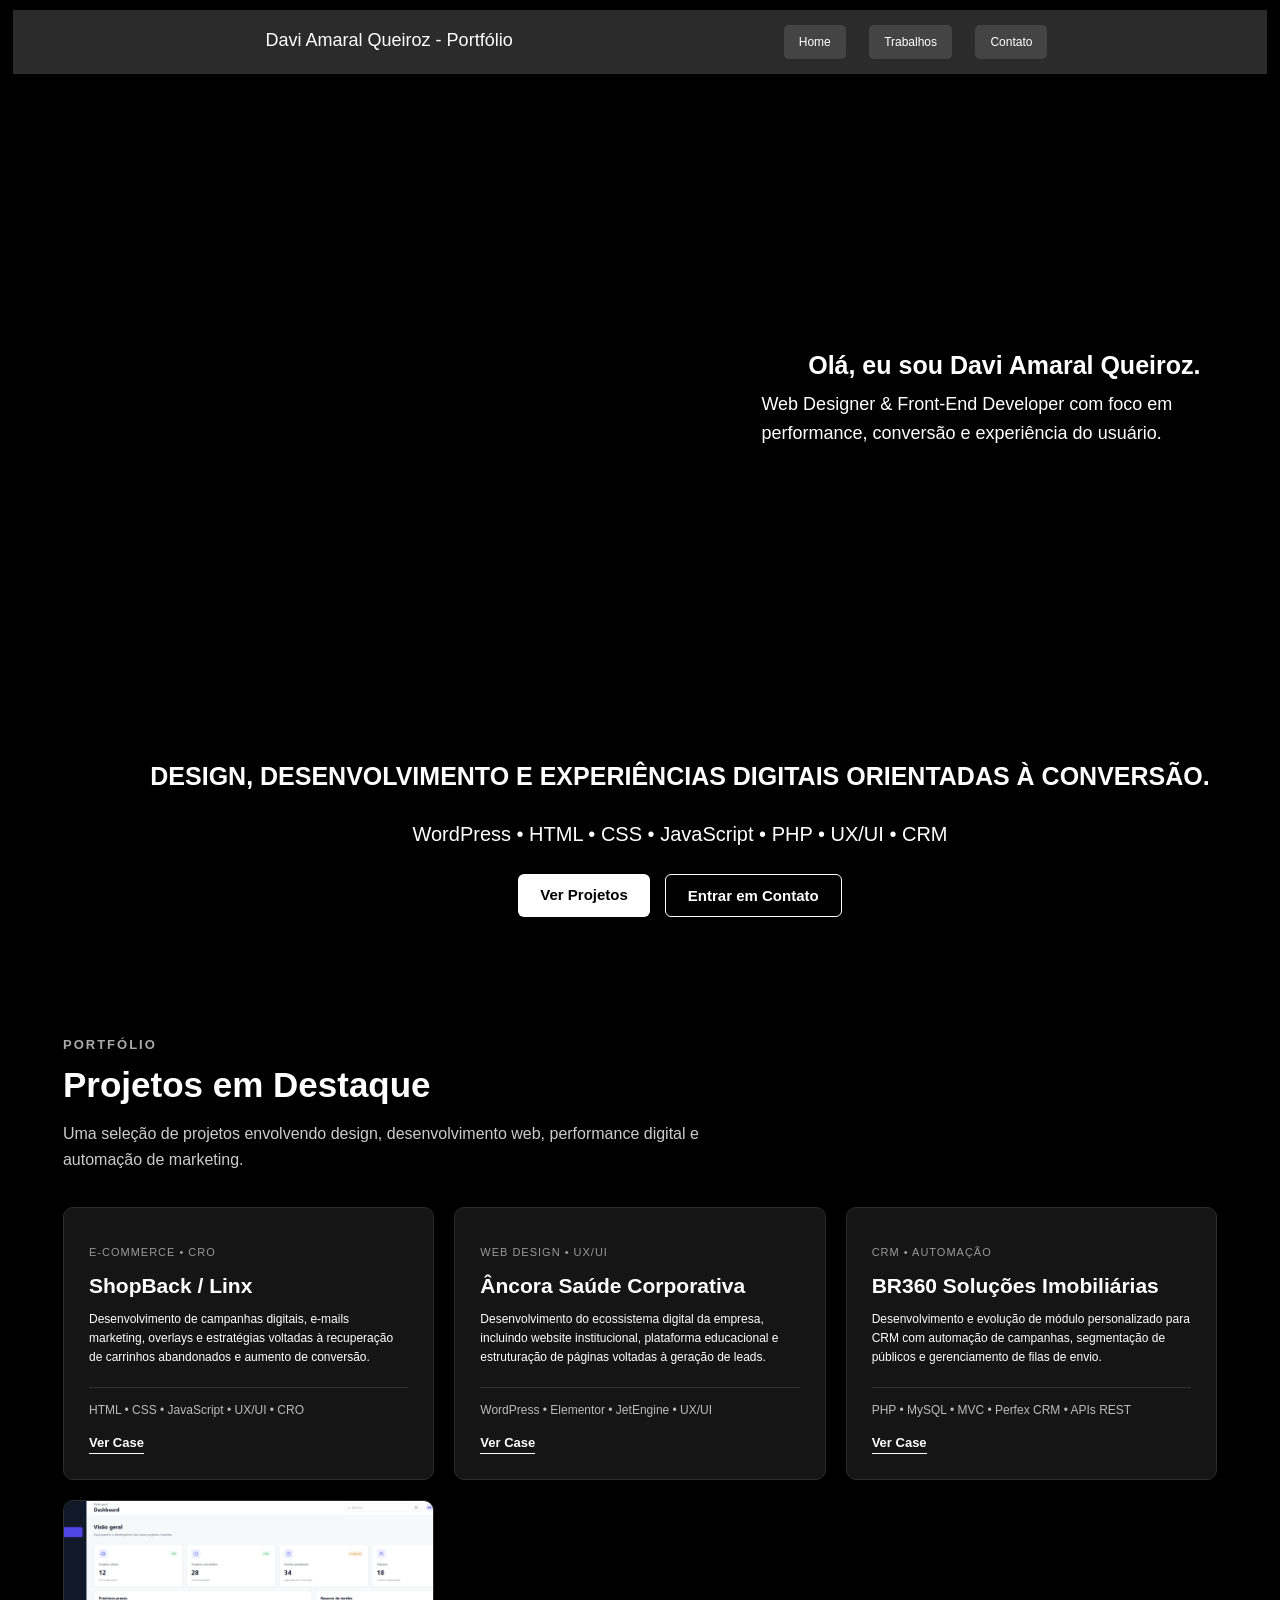
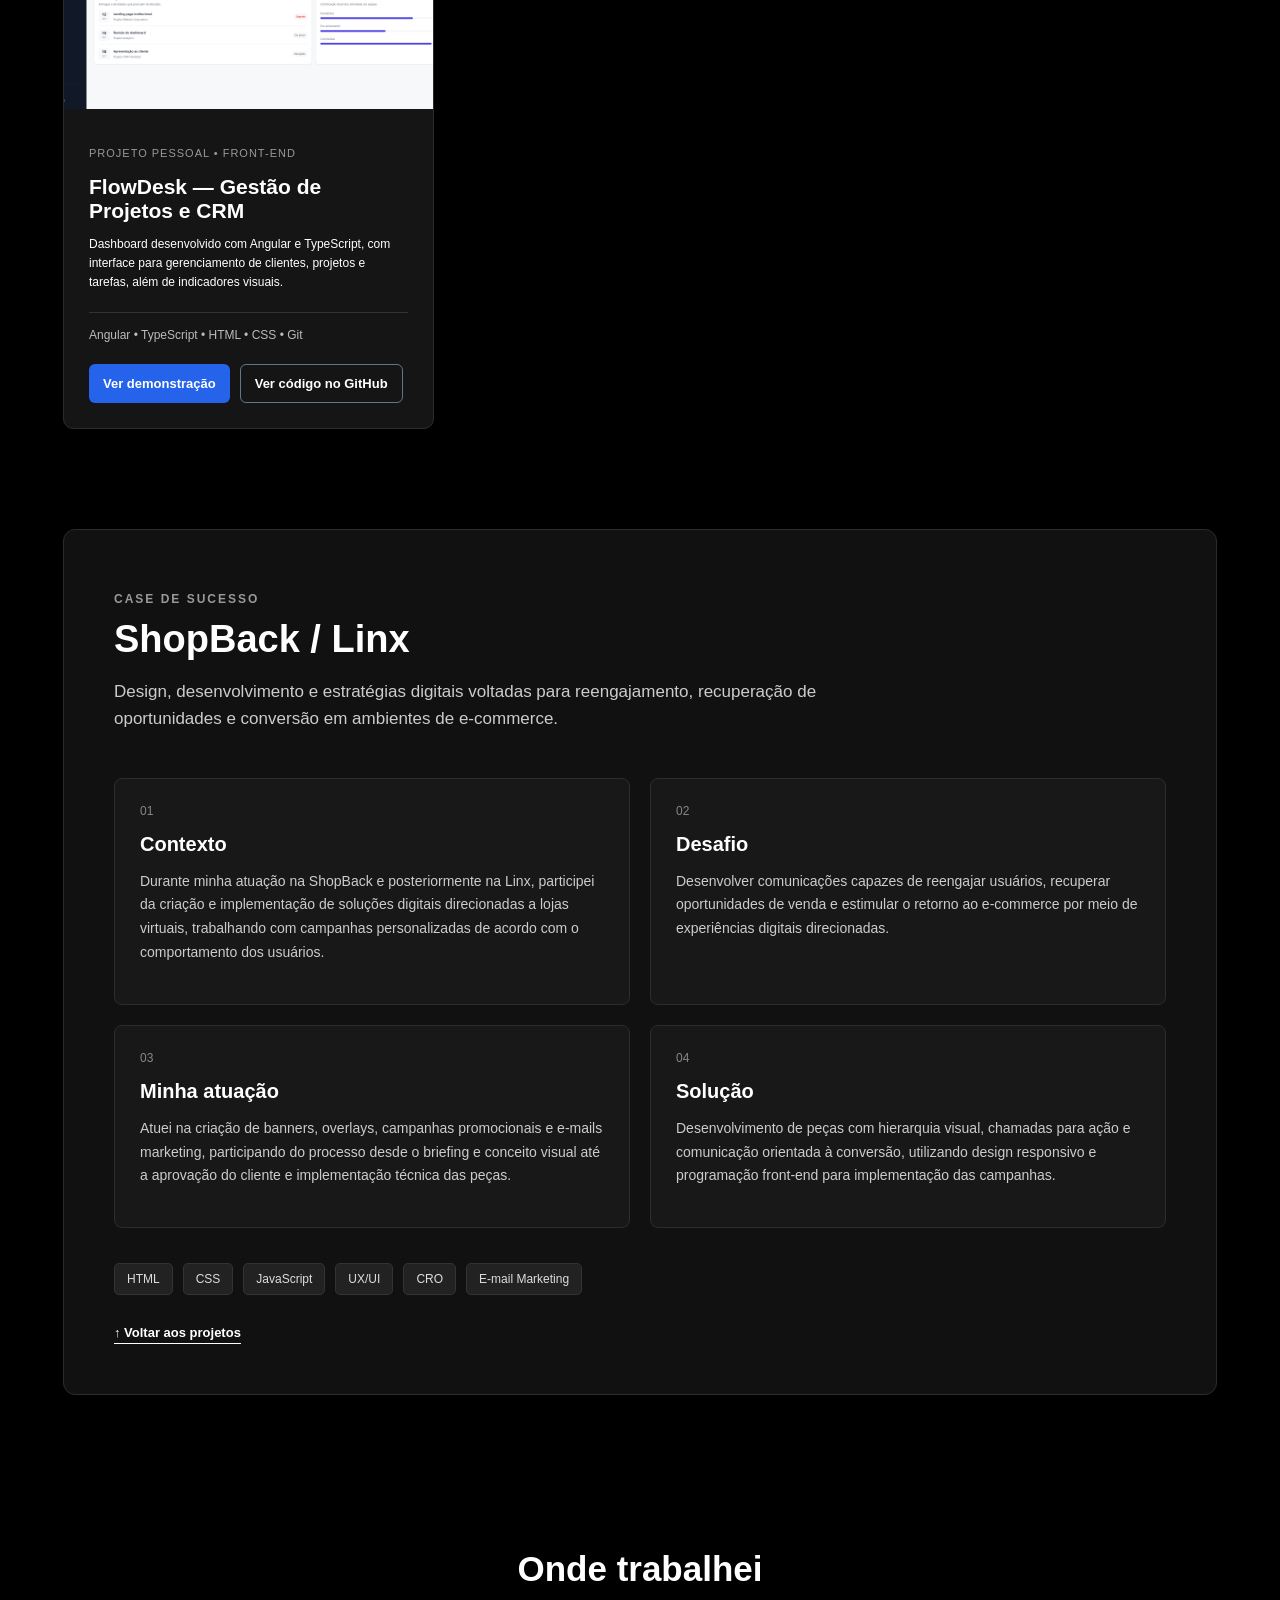
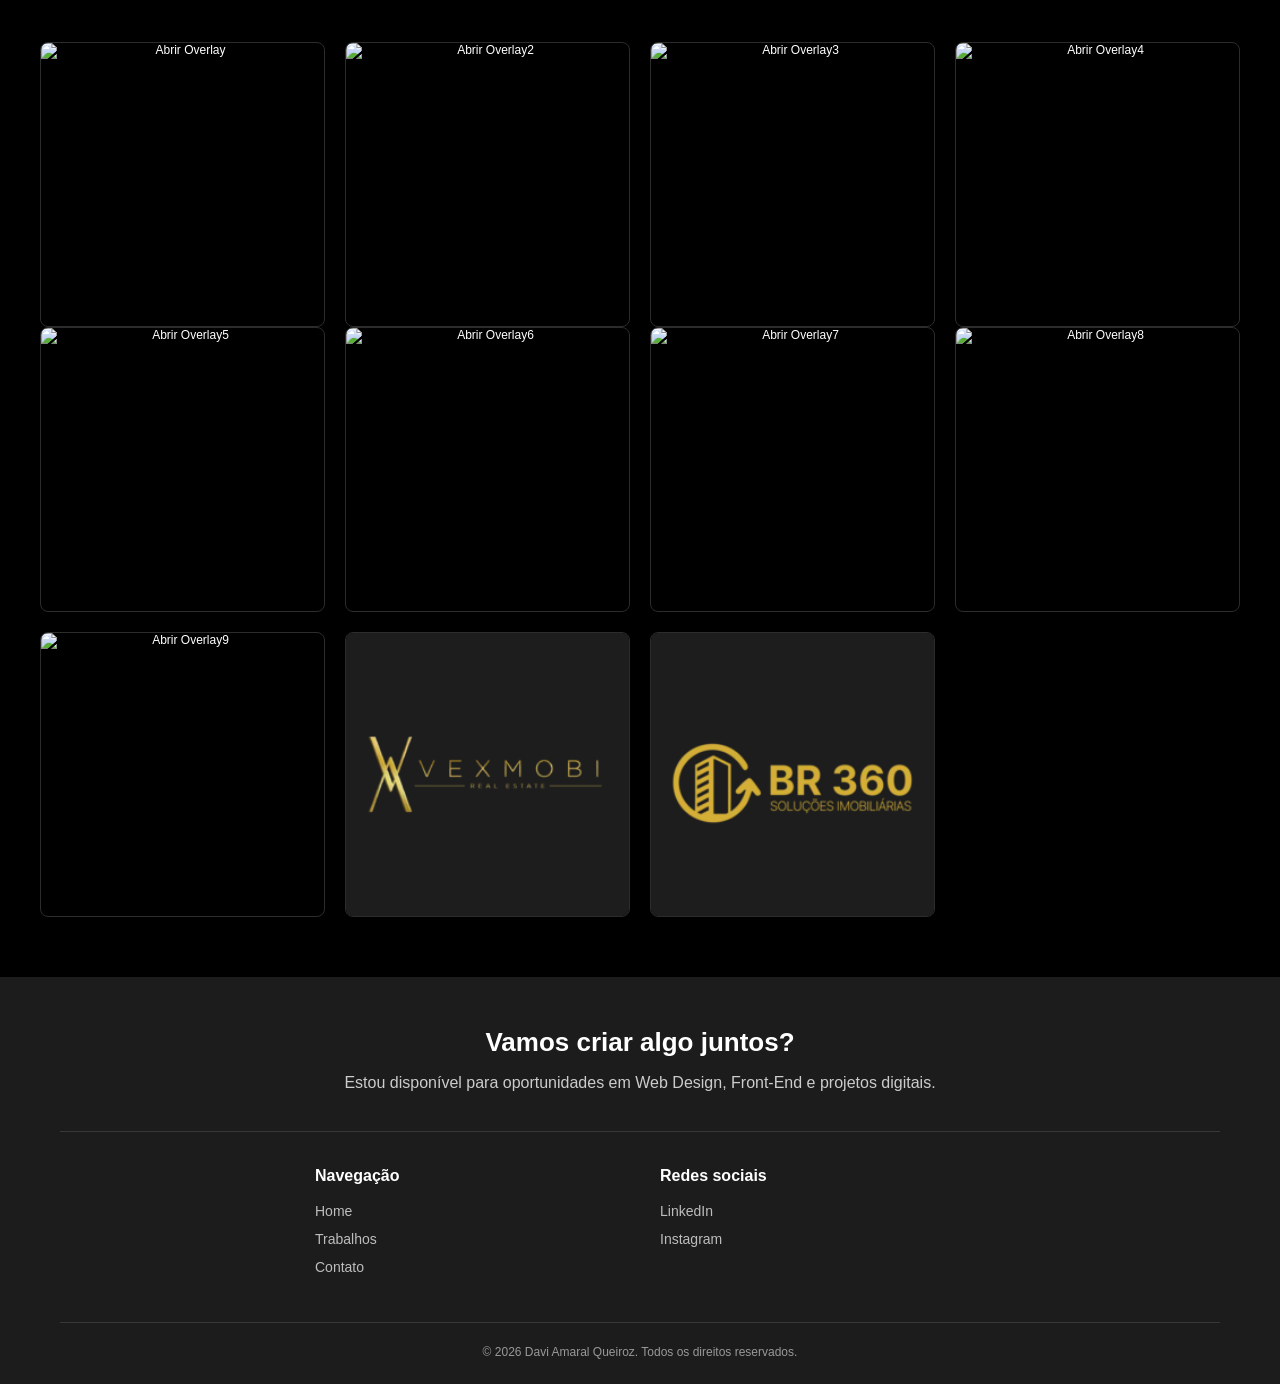
==== index.html @ 6f7444b2 "melhorias na página Fiz algumas melhorias na responsividade e implementei 1 nova empresa 'Vex-mob'" ====
<!DOCTYPE html>
<html lang="pt-BR">
<head>
    <meta charset="UTF-8">
    <meta name="viewport" content="width=device-width, initial-scale=1.0">
    <title>Davi Amaral Queiroz Portfólio</title>
    <link rel="stylesheet" href="styles.css">

</head>
<body>

    <div class="pai">
        <div class="topo">
            <div class="descrição">
                <p class="texto-topo">Davi Amaral Queiroz - Portfólio</p>
            </div>
            <div class="menu">
                <a href="index.html" class="menu-item">Home</a>
                <a href="indexTrabalhos.html" class="menu-item">Trabalhos</a>
                <a href="Contato.html" class="menu-item" style="margin: 0 !important;">Contato</a>
            </div>
        </div>
        <header>
            <div class="header">
                <div class="quem-sou-eu">
                    <div class="imagem-minha">
                        <img src="https://daviamaralqueirozz-hash.github.io/daviamaralqueiroz.github.io/davi-carton-H571px.png" alt="">

                    </div>
                    <div class="espc-minha">
                        <p class="hero-nome">
                            Olá, eu sou Davi Amaral Queiroz.
                        </p>

                        <p class="hero-descricao">
                            Web Designer & Front-End Developer com foco em
                            performance, conversão e experiência do usuário.
                        </p>
                    </div>
                </div>
                <div class="esp-baixo-minha">
                    <p class="hero-destaque">
                        DESIGN, DESENVOLVIMENTO E EXPERIÊNCIAS DIGITAIS
                        ORIENTADAS À CONVERSÃO.
                    </p>

                    <p class="hero-stack">
                        WordPress • HTML • CSS • JavaScript • PHP • UX/UI • CRM
                    </p>

                    <div class="hero-cta">
                        <a href="indexTrabalhos.html" class="hero-btn hero-btn-primary">
                            Ver Projetos
                        </a>

                        <a href="contato.html" class="hero-btn hero-btn-secondary">
                            Entrar em Contato
                        </a>
                    </div>
                </div>

<section class="projetos-destaque" id="projetos-destaque">

    <div class="projetos-header">
        <p class="projetos-label">PORTFÓLIO</p>
        <h2>Projetos em Destaque</h2>

        <p class="projetos-intro">
            Uma seleção de projetos envolvendo design, desenvolvimento web,
            performance digital e automação de marketing.
        </p>
    </div>

    <div class="projetos-grid">

        <article class="projeto-card">
            <p class="projeto-categoria">
                E-COMMERCE • CRO
            </p>

            <h3>ShopBack / Linx</h3>

            <p>
                Desenvolvimento de campanhas digitais, e-mails marketing,
                overlays e estratégias voltadas à recuperação de carrinhos
                abandonados e aumento de conversão.
            </p>

            <div class="projeto-tech">
                HTML • CSS • JavaScript • UX/UI • CRO
            </div>
            <a href="#case-shopback-linx" class="projeto-link">
                Ver Case
            </a>
        </article>


        <article class="projeto-card">
            <p class="projeto-categoria">
                WEB DESIGN • UX/UI
            </p>

            <h3>Âncora Saúde Corporativa</h3>

            <p>
                Desenvolvimento do ecossistema digital da empresa,
                incluindo website institucional, plataforma educacional
                e estruturação de páginas voltadas à geração de leads.
            </p>

            <div class="projeto-tech">
                WordPress • Elementor • JetEngine • UX/UI
            </div>
            <button
                type="button"
                class="projeto-link projeto-link-button"
                onclick="openOverlayById('overlay8')"
                aria-haspopup="dialog"
                aria-controls="overlay8"
            >
                Ver Case
</button>
        </article>


        <article class="projeto-card">
            <p class="projeto-categoria">
                CRM • AUTOMAÇÃO
            </p>

            <h3>BR360 Soluções Imobiliárias</h3>

            <p>
                Desenvolvimento e evolução de módulo personalizado
                para CRM com automação de campanhas, segmentação
                de públicos e gerenciamento de filas de envio.
            </p>

            <div class="projeto-tech">
                PHP • MySQL • MVC • Perfex CRM • APIs REST
            </div>

            <button
                type="button"
                class="projeto-link projeto-link-button"
                onclick="openOverlayById('overlay11')"
                aria-haspopup="dialog"
                aria-controls="overlay11"
            >
            Ver Case
</button>
        </article>

        <!-- Novo Card: FlowDesk -->
        
<!-- Card: FlowDesk -->
    <article class="projeto-card projeto-card-flowdesk">

        <div class="projeto-imagem">
            <img
                src="images/flowdesk-dashboard.png"
                alt="Dashboard do FlowDesk com navegação, indicadores e gestão de projetos"
                loading="lazy"
            >
        </div>

        <div class="projeto-conteudo">

            <p class="projeto-categoria">
                PROJETO PESSOAL • FRONT-END
            </p>

            <h3>FlowDesk — Gestão de Projetos e CRM</h3>

            <p>
                Dashboard desenvolvido com Angular e TypeScript,
                com interface para gerenciamento de clientes,
                projetos e tarefas, além de indicadores visuais.
            </p>

            <div class="projeto-tech">
                Angular • TypeScript • HTML • CSS • Git
            </div>

            <div class="projeto-acoes">
                <a
                    href="https://daviqueirozz2023.github.io/flowdesk"
                    target="_blank"
                    rel="noopener noreferrer"
                    class="projeto-btn projeto-btn-primary"
                >
                    Ver demonstração
                </a>

                <a
                    href="https://github.com/daviqueirozz2023/flowdesk"
                    target="_blank"
                    rel="noopener noreferrer"
                    class="projeto-btn projeto-btn-secondary"
                >
                    Ver código no GitHub
                </a>
            </div>

        </div>

    </article>



    </div>

</section>

<section class="case-estudo" id="case-shopback-linx">

    <div class="case-header">
        <p class="case-label">CASE DE SUCESSO</p>

        <h2>ShopBack / Linx</h2>

        <p class="case-subtitulo">
            Design, desenvolvimento e estratégias digitais voltadas
            para reengajamento, recuperação de oportunidades e conversão
            em ambientes de e-commerce.
        </p>
    </div>

    <div class="case-grid">

        <div class="case-bloco">
            <span class="case-numero">01</span>
            <h3>Contexto</h3>

            <p>
                Durante minha atuação na ShopBack e posteriormente na Linx,
                participei da criação e implementação de soluções digitais
                direcionadas a lojas virtuais, trabalhando com campanhas
                personalizadas de acordo com o comportamento dos usuários.
            </p>
        </div>

        <div class="case-bloco">
            <span class="case-numero">02</span>
            <h3>Desafio</h3>

            <p>
                Desenvolver comunicações capazes de reengajar usuários,
                recuperar oportunidades de venda e estimular o retorno
                ao e-commerce por meio de experiências digitais direcionadas.
            </p>
        </div>

        <div class="case-bloco">
            <span class="case-numero">03</span>
            <h3>Minha atuação</h3>

            <p>
                Atuei na criação de banners, overlays, campanhas promocionais
                e e-mails marketing, participando do processo desde o briefing
                e conceito visual até a aprovação do cliente e implementação
                técnica das peças.
            </p>
        </div>

        <div class="case-bloco">
            <span class="case-numero">04</span>
            <h3>Solução</h3>

            <p>
                Desenvolvimento de peças com hierarquia visual, chamadas para
                ação e comunicação orientada à conversão, utilizando design
                responsivo e programação front-end para implementação
                das campanhas.
            </p>
        </div>

    </div>

    <div class="case-tecnologias">
        <span>HTML</span>
        <span>CSS</span>
        <span>JavaScript</span>
        <span>UX/UI</span>
        <span>CRO</span>
        <span>E-mail Marketing</span>
    </div>

    <div class="case-voltar">
        <a href="#projetos-destaque" class="case-voltar-link">
            ↑ Voltar aos projetos
        </a>
    </div>

</section>

                <div class="ja-trabalhei">
                    <h1>Onde trabalhei</h1>
                </div>
                
                <div class="imgs-deonde-trabalhei">
                    
                    <button class="img-button" onclick="openOverlayById('overlay')">
                        <img src="https://daviamaralqueirozz-hash.github.io/daviamaralqueiroz.github.io/01.png" alt="Abrir Overlay">
                    </button>

                    
                    <button class="img-button" onclick="openOverlayById('overlay2')">
                        <img src="https://daviamaralqueirozz-hash.github.io/daviamaralqueiroz.github.io/02.png" alt="Abrir Overlay2">
                    </button>

                    <button class="img-button" onclick="openOverlayById('overlay3')">
                        <img src="https://daviamaralqueirozz-hash.github.io/daviamaralqueiroz.github.io/03.png" alt="Abrir Overlay3">
                    </button>
                    
                    <button class="img-button" onclick="openOverlayById('overlay4')">
                        <img src="https://daviamaralqueirozz-hash.github.io/daviamaralqueiroz.github.io/04.png" alt="Abrir Overlay4">
                    </button>

                    
                    
                    

                </div>

                <div class="imgs-deonde-trabalhei2">

                    <button class="img-button" onclick="openOverlayById('overlay5')">
                        <img src="https://daviamaralqueirozz-hash.github.io/daviamaralqueiroz.github.io/05.png" alt="Abrir Overlay5">
                    </button>

                    <button class="img-button" onclick="openOverlayById('overlay6')">
                        <img src="https://daviamaralqueirozz-hash.github.io/daviamaralqueiroz.github.io/06.png" alt="Abrir Overlay6">
                    </button>

                    <button class="img-button" onclick="openOverlayById('overlay7')">
                        <img src="https://daviamaralqueirozz-hash.github.io/daviamaralqueiroz.github.io/07.png" alt="Abrir Overlay7">
                    </button>
                    
                    <button class="img-button" onclick="openOverlayById('overlay8')">
                        <img src="https://daviamaralqueirozz-hash.github.io/daviamaralqueiroz.github.io/08.png" alt="Abrir Overlay8">
                    </button>

                    <button class="img-button" onclick="openOverlayById('overlay9')">
                        <img src="https://daviamaralqueirozz-hash.github.io/daviamaralqueiroz.github.io/09.png" alt="Abrir Overlay9">
                    </button>

                    <button class="img-button" onclick="openOverlayById('overlay10')">
                        
                        <img src="https://daviqueirozz2023.github.io/portfolio/10.png" alt="Abrir Overlay10">
                        
                    </button>

                    <button class="img-button" onclick="openOverlayById('overlay11')">
                        
                        <img src="https://daviqueirozz2023.github.io/portfolio/11.png" alt="Abrir Overlay11">
                        
                    </button>
                    
                    
                    
                    

                </div>
                <!--
                <div class="carousel">
                    <button class="prev" onclick="showPrevImage()">&#10094;</button>
                    <div class="carousel-images">
                        <img src="imagem1.jpg" class="carousel-image" alt="Imagem 1">
                        <img src="imagem2.jpg" class="carousel-image" alt="Imagem 2">
                        <img src="imagem3.jpg" class="carousel-image" alt="Imagem 3">
                        
                        <div class="carousel-image video-container">
                            <video controls>
                                <source src="teste banner animado01.mp4" type="video/mp4">
                                
                                Seu navegador não suporta a tag de vídeo.
                            </video>
                            
                        </div>
                        
                    </div>
                    <button class="next" onclick="showNextImage()">&#10095;</button>
                </div>
            </div>
            -->
        </header>
        <!--
        <div class="body">
            <div class="texto-trabalho">
                <p class="meus-trabalhos">trabalhos</p>
            </div>

            <div class="banner-email-mkt01">
                <img src="ACER_Banner_principal_MOBILE.jpg" width="300px" alt="">
                <p class="texto-email-mkt01">
                    banner e-mail marketing <br>
                    desenvolvido para volta as aulas.
                </p>

            </div>
            

        </div>
        -->

        
        <footer class="footer">

            <div class="footer-container">

                <div class="footer-apresentacao">
                    <h2>Vamos criar algo juntos?</h2>
                    <p>
                        Estou disponível para oportunidades em
                        Web Design, Front-End e projetos digitais.
                    </p>
                </div>

                <div class="footer-links">

                    <nav class="footer-coluna" aria-label="Navegação do rodapé">
                        <h3>Navegação</h3>

                        <ul>
                            <li><a href="index.html">Home</a></li>
                            <li><a href="indexTrabalhos.html">Trabalhos</a></li>
                            <li><a href="contato.html">Contato</a></li>
                        </ul>
                    </nav>

                    <div class="footer-coluna">
                        <h3>Redes sociais</h3>

                        <ul>
                            <li>
                                <a href="https://www.linkedin.com/in/davi-amaral-queiroz-03798449/"
                                target="_blank"
                                rel="noopener noreferrer">
                                    LinkedIn
                                </a>
                            </li>

                            <li>
                                <a href="https://www.instagram.com/davi_amaral_queiroz/"
                                target="_blank"
                                rel="noopener noreferrer">
                                    Instagram
                                </a>
                            </li>
                        </ul>
                    </div>

                </div>

                <div class="footer-bottom">
                    <p>© 2026 Davi Amaral Queiroz. Todos os direitos reservados.</p>
                </div>

            </div>

        </footer>


    </div>
    <script src="script.js"></script>
    <!-- Overlay 01 -->
  <div id="overlay" class="overlay" role="dialog" aria-modal="true" aria-labelledby="overlay-title" aria-hidden="true" onclick="closeOverlayById('overlay')">
    <div class="overlay-box" onclick="event.stopPropagation()">
        <button
            type="button"
            class="close-btn"
            aria-label="Fechar"
            aria-haspopup="dialog"
            aria-controls="overlay"
            title="Fechar"
            onclick="closeOverlayById('overlay')" >
            &times;
        </button>
        <p id="overlay-title" class="ov-titulo">Web Designer — Natiluca & BelmaCut</p>
        <p> Iniciei a minha carreira como estagiário em 2011, onde desenvolvi as bases técnicas e criativas na área de web design.<br> 
            Após o período de estágio, fui efetivado como Web Designer na empresa Natiluca – BelmaCut.
        </p>
        <p>
            Durante esse período, fui responsável pelo desenvolvimento e manutenção de websites institucionais, incluindo:
        </p>
        <p>
            <b>Natiluca</b> — desenvolvido em WordPress <br>
            <b>BelmaCut</b> — desenvolvido em HTML, CSS, JavaScript e PHP <br>
            Realizava atualizações frequentes, garantindo desempenho, organização e melhorias contínuas nas plataformas.
        </p>
        <p>
            Além disso, atuei diretamente na gestão da loja virtual da Natiluca, sendo responsável por:
        </p>

        <li>
            Criação de banners promocionais
        </li>
        
        <li>
            Produção e tratamento de fotografias de produtos
        </li>

        <li>
            Desenvolvimento de campanhas digitais
        </li>

        <li>
            Criação e envio de e-mail marketing 
        </li>
        <p>
            Essa experiência permitiu-me consolidar competências técnicas e estratégicas na área digital, unindo design, programação e marketing online.
        </p>
    </div>
  </div>
    
    <!-- Overlay 02 -->
    <div id="overlay2" class="overlay" role="dialog" aria-modal="true" aria-labelledby="overlay2-title" aria-hidden="true" onclick="closeOverlayById('overlay2')">
        <div class="overlay-box" onclick="event.stopPropagation()">
            <button type="button" class="close-btn" aria-label="Fechar" aria-haspopup="dialog"
            aria-controls="overlay2" title="Fechar" onclick="closeOverlayById('overlay2')" >
                &times;
            </button>
            <p id="overlay2-title" class="ov-titulo">Web Designer — Natiluca & BelmaCut</p>
        <p> Iniciei a minha carreira como estagiário em 2011, onde desenvolvi as bases técnicas e criativas na área de web design.<br> 
            Após o período de estágio, fui efetivado como Web Designer na empresa Natiluca – BelmaCut.
        </p>
        <p>
            Durante esse período, fui responsável pelo desenvolvimento e manutenção de websites institucionais, incluindo:
        </p>
        <p>
            <b>Natiluca</b> — desenvolvido em WordPress <br>
            <b>BelmaCut</b> — desenvolvido em HTML, CSS, JavaScript e PHP <br>
            Realizava atualizações frequentes, garantindo desempenho, organização e melhorias contínuas nas plataformas.
        </p>
        <p>
            Além disso, atuei diretamente na gestão da loja virtual da Natiluca, sendo responsável por:
        </p>

        <li>
            Criação de banners promocionais
        </li>
        
        <li>
            Produção e tratamento de fotografias de produtos
        </li>

        <li>
            Desenvolvimento de campanhas digitais
        </li>

        <li>
            Criação e envio de e-mail marketing 
        </li>
        <p>
            Essa experiência permitiu-me consolidar competências técnicas e estratégicas na área digital, unindo design, programação e marketing online.
        </p>
        </div>
    </div>

    <!-- Overlay 03 -->
    <div id="overlay3" class="overlay" role="dialog" aria-modal="true" aria-labelledby="overlay3-title" aria-hidden="true" onclick="closeOverlayById('overlay3')">
        <div class="overlay-box" onclick="event.stopPropagation()">
            <button
                type="button"
                class="close-btn"
                aria-label="Fechar"
                aria-haspopup="dialog"
                aria-controls="overlay3"
                title="Fechar"
                onclick="closeOverlayById('overlay3')"
            >
                &times;
            </button>
            <p id="overlay3-title" class="ov-titulo">Web Designer / Design Digital — ShopBack</p>
            <p>
                Em 2013, integrei a equipe da ShopBack, uma startup focada em oferecer soluções digitais para lojas virtuais e sites institucionais, com o objetivo de aumentar o engajamento, tráfego e conversões.
            </p>
            <p>
                Durante esse período, participei ativamente no processo de crescimento da empresa, que se destacou no mercado digital e foi reconhecida numa matéria da revista 
                <a href="https://revistapegn.globo.com/Banco-de-ideias/Mundo-digital/noticia/2017/01/empreendedores-de-sao-paulo-faturam-r-16-milhoes-com-big-data.html" target="_blank" >PEGN</a> 
                pelo seu crescimento e faturação no setor de Big Data.
            </p>
            <p>
                As minhas principais responsabilidades incluíam:
            </p>
            <li>
                Criação de banners promocionais
            </li>
            <li>
                Desenvolvimento de peças digitais personalizadas conforme briefing do cliente
            </li>
            <li>
                Criação de e-mails marketing
            </li>
            <li>
                Desenvolvimento de overlays e campanhas promocionais
            </li>
            <li>
                Criação de estratégias visuais direcionadas ao público-alvo
            </li>
            <li>
                Apoio na otimização da experiência do utilizador em lojas virtuais
            </li>
            <p>
                O foco do meu trabalho era desenvolver soluções visuais estratégicas que contribuíssem diretamente para o aumento de acessos e melhoria da performance comercial dos clientes.
            </p>
            <p>
                Essa experiência reforçou as minhas competências em marketing digital, design orientado para conversão e trabalho em ambiente dinâmico de startup.
            </p>
        </div>
    </div>

    <!-- Overlay 04 -->
    <div id="overlay4" class="overlay" role="dialog" aria-modal="true" aria-labelledby="overlay4-title" aria-hidden="true" onclick="closeOverlayById('overlay4')">
        <div class="overlay-box" onclick="event.stopPropagation()">
            <button
                type="button"
                class="close-btn"
                aria-label="Fechar"
                aria-haspopup="dialog"
                aria-controls="overlay4"
                title="Fechar"
                onclick="closeOverlayById('overlay4')"
            >
                &times;
            </button>
            <p id="overlay4-title" class="ov-titulo">Designer Digital / Front-End Developer — Linx</p>
            <p>
                Em 2019, após a aquisição da equipa pela Linx — empresa especializada em tecnologia para o varejo — dei continuidade às atividades estratégicas iniciadas anteriormente, 
                agora num ambiente corporativo de maior escala e estrutura.
            </p>
            <p>
                Atuei na criação, desenvolvimento e implementação de soluções digitais voltadas para e-commerce e sites institucionais, com foco em performance, conversão e experiência do usuário.
            </p>
            <p>
                <b>Principais responsabilidades:</b>
            </p>
            <li>
                Criação de layouts e peças digitais do zero, com base no briefing do cliente
            </li>
            <li>
                Desenvolvimento de banners promocionais e campanhas sazonais
            </li>
            <li>
                Planejamento e criação de e-mails marketing (design e estrutura)
            </li>
            <li>
                Desenvolvimento de overlays e ativações digitais
            </li>
            <li>
                Criação de peças segmentadas com foco em comportamento do utilizador
            </li>
            <li>
                Programação front-end das peças aprovadas
            </li>

            <p>
                Diferentemente do fluxo anterior, nesta fase eu era responsável por todo o processo criativo e técnico:
            </p>

            <li>
                Interpretação do briefing
            </li>
            <li>
                Desenvolvimento do conceito visual
            </li>
            <li>
                Criação da arte final
            </li>
            <li>
                Validação com o cliente
            </li>
            <li>
                Programação e implementação da peça
            </li>

            <p>
                <b>Tecnologias e práticas utilizadas:</b>
            </p>

            <li>
                HTML5
            </li>
            <li>
                CSS3
            </li>
            <li>
                JavaScript
            </li>
            <li>
                Estruturação responsiva
            </li>
            <li>
                Boas práticas de UI/UX
            </li>
            <li>
                Otimização para conversão (CRO)
            </li>
            <li>
                Integração com plataformas de e-commerce
            </li>
            <p>
                Durante esse período (2019–2022), consolidei competências técnicas e estratégicas, atuando de forma mais autónoma no desenvolvimento de soluções digitais orientadas a resultados e escalabilidade.
            </p>
            
        </div>
    </div>

    <!-- Overlay 05 -->
    <div id="overlay5" class="overlay" role="dialog" aria-modal="true" aria-labelledby="overlay5-title" aria-hidden="true" onclick="closeOverlayById('overlay5')">
        <div class="overlay-box" onclick="event.stopPropagation()">
            <button
                type="button"
                class="close-btn"
                aria-label="Fechar"
                aria-haspopup="dialog"
                aria-controls="overlay5"
                title="Fechar"
                onclick="closeOverlayById('overlay5')"
            >
                &times;
            </button>
            <p id="overlay5-title" class="ov-titulo">Design Digital / Front-End Developer — Stone</p>
            <p>
                Entre 2022 e 2023, atuei na Stone, empresa de tecnologia financeira focada em soluções para o varejo e meios de pagamento, 
                exercendo funções estratégicas na área de comunicação digital e performance para ambientes online.
            </p>
            <p>
                Fui responsável pelo desenvolvimento completo de peças digitais voltadas para e-commerce e campanhas promocionais, atuando de forma autónoma desde a conceção visual até à implementação técnica.
            </p>
            <p>
                <b>Principais responsabilidades:</b>
            </p>
            <li>
                Interpretação de briefing e definição de abordagem visual
            </li>
            <li>
                Criação de layouts e peças digitais personalizadas
            </li>
            <li>
                Desenvolvimento de banners promocionais e campanhas sazonais
            </li>
            <li>
                Criação e estruturação de e-mails marketing
            </li>
            <li>
                Desenvolvimento de overlays e ativações estratégicas
            </li>
            <li>
                Programação front-end das peças aprovadas
            </li>
            <li>
                Implementação e adaptação para diferentes dispositivos (design responsivo)
            </li>
            <p>
                <b>
                    Fluxo de trabalho:
                </b>
            </p>
            
            <li>
                Análise estratégica do pedido do cliente    
            </li>
            <li>
                Criação do conceito visual alinhado à identidade da marca
            </li>
            <li>
                Desenvolvimento da arte final
            </li>
            <li>
                Validação e aprovação junto ao cliente
            </li>
            <li>
                Programação em HTML5, CSS3 e JavaScript
            </li>
            <li>
                Publicação e acompanhamento de performance
            </li>
            
            <p><b>Competências aplicadas:</b></p>
            <li>
                UI/UX Design
            </li>
            <li>
                HTML5, CSS3, JavaScript, jQuery e React
            </li>
            <li>
                Estruturação responsiva
            </li>
            <li>
                Boas práticas de performance web
            </li>
            <li>
                Otimização para conversão (CRO)
            </li>
            <li>
                Marketing digital orientado a resultados
            </li>
            <p>
                Essa experiência reforçou a minha capacidade de atuar de forma estratégica em ambientes de alta performance, unindo criatividade, desenvolvimento front-end e foco em métricas.
            </p>
            
        </div>
    </div>

    <!-- Overlay 06 -->
    <div id="overlay6" class="overlay" role="dialog" aria-modal="true" aria-labelledby="overlay6-title" aria-hidden="true" onclick="closeOverlayById('overlay6')">
        <div class="overlay-box" onclick="event.stopPropagation()">
            <button
                type="button"
                class="close-btn"
                aria-label="Fechar"
                aria-haspopup="dialog"
                aria-controls="overlay6"
                title="Fechar"
                onclick="closeOverlayById('overlay6')"
            >
                &times;
            </button>
            <p id="overlay6-title" class="ov-titulo">Web Designer / Marketing Analyst — Grupo Rhonna</p>
            <p>
                Em 2023, iniciei a minha atuação no Grupo Rhonna, expandindo as minhas competências em desenvolvimento web e marketing digital integrado.
            </p>
            <p>
                Fui responsável pelo desenvolvimento e gestão de quatro websites institucionais em WordPress, atuando tanto na estruturação técnica quanto na organização e publicação de conteúdos.
            </p>
            <p><b>Principais responsabilidades técnicas:</b></p>
            <li>
                Desenvolvimento e manutenção de websites em WordPress
            </li>
            <li>
                Estruturação de páginas, otimização de conteúdos e organização de layout
            </li>
            <li>
                Gestão e atualização contínua das plataformas
            </li>
            <li>
                Criação de conteúdos estratégicos para redes sociais
            </li>
            <li>
                Planeamento e publicação de campanhas no Meta (Facebook e Instagram)
            </li>
            <li>
                Criação e disparo de campanhas de e-mail marketing via CRM
            </li>
            <li>
                Segmentação e utilização da base de dados da empresa para ações direcionadas
            </li>
            <li>
                Criação de materiais gráficos para impressão (flyers, folhetos, folders e cartões institucionais para eventos corporativos)
            </li>

            <p>
                <b>Competências aplicadas:</b>
            </p>

            <li>
                WordPress (estruturação e gestão de conteúdo)
            </li>
            <li>
                Marketing Digital
            </li>
            <li>
                Gestão de CRM e e-mail marketing
            </li>
            <li>
                Social Media Strategy
            </li>
            <li>
                Design gráfico para meios digitais e impressos
            </li>
            <li>
                Comunicação visual integrada (online e offline)
            </li>
            <p>
                Essa experiência consolidou o meu perfil multidisciplinar, integrando desenvolvimento web, marketing digital, gestão de base de dados e design gráfico institucional.
            </p>
        </div>
    </div>

    <!-- Overlay 07 -->
    <div id="overlay7" class="overlay" role="dialog" aria-modal="true" aria-labelledby="overlay7-title" aria-hidden="true" onclick="closeOverlayById('overlay7')">
        <div class="overlay-box" onclick="event.stopPropagation()">
            <button
                type="button"
                class="close-btn"
                aria-label="Fechar" aria-haspopup="dialog"
                aria-controls="overlay7"
                title="Fechar"
                onclick="closeOverlayById('overlay7')"
            >
                &times;
            </button>
            <p id="overlay7-title" class="ov-titulo">Designer Gráfico / Web Designer / Marketing Digital — Innove Propaganda</p>
            <div class="ov-limite">
                <p>
                    Em 2025, atuei na Innove Propaganda, agência especializada em marketing digital, campanhas promocionais e produção gráfica em larga escala. <br>
                    Durante esse período (até setembro de 2025), desempenhei funções estratégicas integrando design, desenvolvimento web e comunicação digital.
                </p>

                <p>
                    <b>🔹 Desenvolvimento Web</b>
                </p>
                <li>
                    Manutenção e otimização do website institucional em WordPress
                </li>
                <li>
                    Ajustes estruturais e adaptação completa para versão responsiva (mobile-first)
                </li>
                <li>
                    Reorganização de layout e melhoria de UX/UI
                </li>
                <li>
                    Desenvolvimento de um novo website institucional, incluindo arquitetura da informação, estruturação de páginas e implementação
                </li>

                <p>
                    <b>
                        🔹 Marketing Digital & Performance
                    </b>
                </p>

                <li>
                    Criação de campanhas promocionais digitais
                </li>
                <li>
                    Desenvolvimento de peças para redes sociais
                </li>
                <li>
                    Criação de banners estáticos e animados
                </li>
                <li>
                    Produção de e-mails marketing
                </li>
                <li>
                    Desenvolvimento de criativos para campanhas pagas (Meta Ads e Google Ads)
                </li>
                <li>
                    Planeamento visual para ações promocionais e campanhas sazonais
                </li>
                
                <p>
                    <b>
                        🔹 Design Gráfico & Produção Impressa
                    </b>
                </p>
                <p>
                    Atuação direta na criação de materiais promocionais impressos em larga escala:
                </p>

                <li>
                    Tabloides promocionais
                </li>
                <li>
                    Jornais de ofertas
                </li>
                <li>
                    Flyers e folhetos
                </li>
                <li>
                    Folders institucionais
                </li>
                <li>
                    Encartes promocionais
                </li>
                <p>
                    <b>
                        🔹 Ferramentas e Tecnologias Utilizadas
                    </b>
                </p>

                <li>
                    CorelDRAW (fechamento de arquivos para impressão, vetorização e diagramação promocional)
                </li>
                <li>
                    Adobe InDesign (diagramação editorial e organização de grandes volumes promocionais)
                </li>
                <li>
                    Adobe Photoshop (tratamento e manipulação avançada de imagens)
                </li>
                <li>
                    WordPress (estruturação, customização e otimização responsiva)
                </li>
                <li>
                    HTML e CSS para ajustes específicos
                </li>

                <p>
                    <b>
                        🔹 Aplicação de Inteligência Artificial
                    </b>
                </p>

                <li>
                    Criação de imagens publicitárias com IA
                </li>
                <li>
                    Desenvolvimento de selos promocionais e elementos gráficos gerados por IA
                </li>
                <li>
                    Produção de vídeos institucionais e promocionais com apoio de ferramentas de IA
                </li>
                <li>
                    Otimização criativa e conceptual através de ferramentas generativas
                </li>
                <p>
                    <b>
                        🔹 Competências Técnicas Aplicadas
                    </b>
                </p>

                <li>
                    UI/UX Design
                </li>
                <li>
                    Design Editorial e Publicitário
                </li>
                <li>
                    Pré-impressão e fechamento de arquivo
                </li>
                <li>
                    Performance Digital
                </li>
                <li>
                    Marketing de Conteúdo
                </li>
                <li>
                    Comunicação visual integrada (online e offline)
                </li>
                <li>
                    Desenvolvimento web responsivo
                </li>
                
                <p>
                    Essa experiência reforçou o meu perfil como profissional multidisciplinar, capaz de atuar desde o conceito criativo até à execução técnica, tanto no ambiente digital quanto na produção gráfica em larga escala.
                </p>
            </div>
        </div>
    </div>

    <!-- Overlay 08 -->
    <div id="overlay8" class="overlay" role="dialog" aria-modal="true" aria-labelledby="overlay8-title" aria-hidden="true" onclick="closeOverlayById('overlay8')">
        <div class="overlay-box" onclick="event.stopPropagation()">
            <button type="button" class="close-btn" aria-label="Fechar" aria-haspopup="dialog"
            aria-controls="overlay8" title="Fechar" onclick="closeOverlayById('overlay8')" >
                &times;
            </button>
            <p id="overlay8-title" class="ov-titulo">Web Developer / Digital Strategist — Âncora Saúde Corporativa</p>
            <p>
                Atuei no desenvolvimento e estruturação completa do ecossistema digital da Âncora Saúde Corporativa, 
                incluindo o website institucional e a plataforma educacional de cursos online, com foco estratégico em autoridade de marca, geração de leads e conversão comercial.
            </p>
            <div class="ov-limite">
                <p>
                    <b>
                        🔹 Desenvolvimento Web & Arquitetura Digital
                    </b>
                </p>

                <p>
                    Fui responsável pela conceção, implementação e otimização de dois ambientes principais:
                </p>

                <li>
                    Website institucional
                </li>
                <li>
                    Plataforma de cursos online (Educação Âncora)
                </li>
                <p>
                    <b>
                        Atividades técnicas:
                    </b>
                </p>
                <li>
                    Desenvolvimento completo em <b>squarespace</b>
                </li>
                <li>
                    Criação de layouts personalizados com <b>squarespace</b>
                </li>
                <li>
                    Desenvolvimento e estruturação do site institucional
                    utilizando <b>Squarespace</b>.
                </li>
                <ul>
                    <li>
                        Custom Post Types (CPT)
                    </li>
                    <li>
                        Taxonomias personalizadas
                    </li>
                    <li>
                        Campos personalizados (meta fields)
                    </li>
                </ul>
                <li>
                    Implementação de arquitetura de informação orientada à conversão (CRO)
                </li>
                <li>
                    Otimização de performance e carregamento
                </li>
                <li>
                    Desenvolvimento responsivo (mobile-first)
                </li>
                <li>
                    Estruturação técnica para captação de leads
                </li>
                <hr>
                <p>
                    <b>
                        🔹 Estratégia Digital & Funil de Conversão
                    </b>
                </p>
                <li>
                    Planeamento editorial para Instagram e Facebook
                </li>
                <li>
                    Produção de conteúdo técnico nas áreas de:
                </li>
                <ul>
                    <li>
                        Saúde e Segurança do Trabalho (SST)
                    </li>
                    <li>
                        Medicina Ocupacional
                    </li>
                    <li>
                        Compliance Corporativo
                    </li>
                </ul>
                <li>
                    Desenvolvimento de copywriting estratégico focado em autoridade e geração de leads
                </li>
                <li>
                    Estruturação de funil de vendas para cursos online
                </li>
                <li>
                    Criação de páginas estratégicas para serviços como:
                </li>
                <ul>
                    <li>
                        Medicina Ocupacional
                    </li>
                    <li>
                        PGR e Gestão de Riscos
                    </li>
                    <li>
                        NR-01 (Riscos Psicossociais)
                    </li>
                    <li>
                        eSocial SST
                    </li>
                    <li>
                        Treinamentos corporativos
                    </li>
                </ul>

                <p>
                    <b>
                        🔹 Design Digital & Produção Visual
                    </b>
                </p>

                <p>
                    Criação de materiais institucionais e promocionais com foco em consistência visual e posicionamento técnico da marca.
                </p>

                <p>
                    <b>Ferramentas utilizadas:</b>
                </p>
                <li>
                    Adobe Photoshop
                </li>
                <li>
                    Adobe Illustrator
                </li>
                <li>
                    Canva
                </li>
                <li>
                    Adobe After Effects
                </li>
                <li>
                    CapCut
                </li>
                <li>
                    Ferramenta com desenvolvimento de IA
                </li>

                <p>
                    <b>
                        Entregas:
                    </b>
                </p>
                <ul>
                    <li>
                        Banners promocionais
                    </li>
                    <li>
                        Mockups institucionais
                    </li>
                    <li>
                        Artes para blog e redes sociais
                    </li>
                    <li>
                        Identidade visual para campanhas sazonais (Janeiro Branco, Fevereiro Roxo/Laranja, entre outras)
                    </li>
                    <li>
                        Produção de imagens com IA generativa para campanhas e conteúdos estratégicos
                    </li>
                </ul>

                <p>
                    <b>
                        🔹 Resultados Estratégicos
                    </b>
                </p>
                <ul>
                    <li>
                        Consolidação do posicionamento digital da marca como referência técnica em Saúde Corporativa
                    </li>
                    <li>
                        Estruturação de presença digital integrada (site + plataforma educacional + redes sociais)
                    </li>
                    <li>
                        Criação de base sólida para captação e nutrição de leads
                    </li>
                    <li>
                        Integração entre autoridade técnica e estratégia comercial
                    </li>
                </ul>
                <p>
                    Essa experiência reforçou a minha atuação como profissional estratégico e multidisciplinar, unindo desenvolvimento web avançado, 
                    marketing digital orientado à conversão e design institucional com foco em performance.
                </p>
                
            </div>
        </div>
    </div>

    <!-- Overlay 09 -->
    <div id="overlay9" class="overlay" role="dialog" aria-modal="true" aria-labelledby="overlay9-title" aria-hidden="true" onclick="closeOverlayById('overlay9')">
        <div class="overlay-box" onclick="event.stopPropagation()">
            <button type="button" class="close-btn" aria-label="Fechar" aria-haspopup="dialog"
aria-controls="overlay9" title="Fechar" onclick="closeOverlayById('overlay9')" >
                &times;
            </button>
            <p id="overlay9-title" class="ov-titulo">
                Web Developer / Digital Strategist — Villa Urbana Brasil
            </p>
            <p>
                Atuei na estruturação completa da presença digital da Villa Urbana Brasil, empresa do segmento de engenharia civil, 
                gestão de obras e regularização imobiliária, com foco estratégico em autoridade de marca, geração de leads qualificados e 
                posicionamento técnico no mercado.
            </p>
            <div class="ov-limite">
               <p>
                <b>
                    🔹 Estratégia Digital & Branding
                </b>
               </p>
               <li>
                Definição de branding estratégico com equilíbrio entre posicionamento técnico e comunicação humanizada
               </li>
               <li>
                Construção de narrativa baseada em modelo estratégico de dor → solução → autoridade
               </li>
               <li>
                Planeamento editorial para redes sociais (Facebook e Instagram)
               </li>
               <li>
                Estruturação de calendário de conteúdo com foco em engenharia, planeamento de obras e valorização imobiliária
               </li>
               <li>
                Desenvolvimento de estratégia de funil de atração (topo, meio e fundo)
               </li>
               <hr>
               <p>
                <b>
                    🔹 Desenvolvimento Web & Estrutura Técnica
                </b>
               </p>
               <li>
                Implementação e gestão de website na plataforma da locaweb
               </li>
               <li>
                Construção de layouts responsivos com plataforma da locaweb
               </li>
               <li>
                Estruturação dinâmica de conteúdos com plataforma da locaweb
               </li>
               <ul>
                <li>
                    Custom Post Types (CPT)
                </li>
                <li>
                    Taxonomias personalizadas
                </li>
                <li>
                    Campos personalizados (meta fields)
                </li>
               </ul>
               <li>
                Aplicação de estratégias básicas de SEO on-page
               </li>
               <li>
                Organização estrutural orientada para conversão (CRO)
               </li>
               <hr>
               <p>
                <b>
                    🔹 Produção de Conteúdo & Copywriting Estratégico
                </b>
               </p>
               <li>
                Copywriting com foco em engajamento e conversão
               </li>
               <li>
                Desenvolvimento de roteiros estratégicos para Reels e conteúdos dinâmicos
               </li>
               <li>
                Aplicação de gatilhos mentais (autoridade, segurança, prevenção de riscos)
               </li>
               <li>
                Produção de conteúdo técnico e humanizado para fortalecimento de marca
               </li>
               <li>
                Estruturação de páginas e conteúdos com foco em geração de leads
               </li>
               <hr>
               <p>
                <b>
                    🔹 Ferramentas e Tecnologias Utilizadas
                </b>
               </p>
               <li>
                    <b>Criador de Sites da Locaweb</b> —
                    desenvolvimento, estruturação e gerenciamento
                    do site institucional.
                </li>

                <li>
                    <b>HTML</b> — criação e personalização
                    de componentes específicos.
                </li>

                <li>
                    <b>CSS inline</b> — estilização personalizada
                    de elementos e seções do site.
                </li>
               
               <li>
                Meta Business Suite (gestão e análise de métricas em redes sociais)
               </li>
               <li>
                Adobe Photoshop (produção e tratamento de peças visuais)
               </li>
               <li>
                Canva (criação ágil de conteúdos visuais)
               </li>
               <li>
                Ferramentas de Inteligência Artificial aplicadas para:
               </li>
               <ul>
                <li>
                    Apoio em copywriting
                </li>
                <li>
                    Planeamento estratégico
                </li>
                <li>
                    Otimização de conteúdo
                </li>
                <li>
                    Geração de imagens e apoio criativo
                </li>
               </ul>
               <hr>
               <p>
                <b>
                    🔹 Competências Técnicas Aplicadas
                </b>
               </p>
               <li>
                Arquitetura de Informação
               </li>
               <li>
                UX Writing
               </li>
               <li>
                CRO (Conversion Rate Optimization)
               </li>
               <li>
                Estruturação de funil de vendas
               </li>
               <li>
                Marketing de Conteúdo
               </li>
               <li>
                Posicionamento digital estratégico
               </li>
               <li>
                Integração entre desenvolvimento web e performance digital
               </li>
               <p>
                Essa experiência reforçou a minha capacidade de atuar estrategicamente na construção de presença digital técnica, 
                unindo desenvolvimento web, marketing de conteúdo e posicionamento orientado à conversão.
               </p>

                
            </div>
        </div>
    </div>

    
<!-- Overlay 10 - Vexmobi -->
<div id="overlay10"
    class="overlay"
    role="dialog"
    aria-modal="true"
    aria-labelledby="overlay10-title"
    aria-hidden="true"
    onclick="closeOverlayById('overlay10')"
>
    <div class="overlay-box" onclick="event.stopPropagation()">

        <button
            type="button"
            class="close-btn"
            aria-label="Fechar"
            title="Fechar"
            onclick="closeOverlayById('overlay10')"
        >
            &times;
        </button>

        <p id="overlay10-title" class="ov-titulo">
            Web Designer / Desenvolvedor Web — Vexmobi Real Estate
        </p>

        <p>
            Atuei no desenvolvimento do site institucional da
            Vexmobi Real Estate, empresa do segmento imobiliário
            com atuação na comercialização de imóveis residenciais,
            comerciais e rurais na região de Goiânia.
        </p>

        <p>
            O projeto envolveu a construção do site do zero,
            utilizando WordPress e Elementor, com foco na
            apresentação da empresa, organização dos imóveis
            disponíveis para venda e facilidade de navegação
            para potenciais compradores.
        </p>

        <div class="ov-limite">

            <p>
                <b>🔹 Desenvolvimento Web & Estrutura Técnica</b>
            </p>

            <ul>
                <li>
                    Desenvolvimento do site institucional do zero
                    utilizando <b>WordPress e Elementor</b>.
                </li>

                <li>
                    Estruturação da página inicial (Home)
                    com informações institucionais da empresa.
                </li>

                <li>
                    Criação e organização de páginas dedicadas
                    à apresentação dos imóveis disponíveis
                    para comercialização.
                </li>

                <li>
                    Desenvolvimento de componentes personalizados
                    utilizando <b>HTML e CSS inline</b>.
                </li>

                <li>
                    Estruturação visual das páginas seguindo
                    princípios de usabilidade e UX/UI Design.
                </li>
            </ul>

            <hr>

            <p>
                <b>🔹 Catálogo de Imóveis & Apresentação dos Produtos</b>
            </p>

            <ul>
                <li>
                    Criação de cards personalizados para
                    apresentação dos imóveis disponíveis
                    para venda.
                </li>

                <li>
                    Desenvolvimento de páginas individuais
                    para cada imóvel anunciado.
                </li>

                <li>
                    Organização das informações dos imóveis,
                    incluindo imagens, descrições,
                    características e preços.
                </li>

                <li>
                    Estruturação da navegação entre os cards
                    de imóveis e suas respectivas páginas
                    de detalhes.
                </li>

                <li>
                    Organização visual dos conteúdos para
                    facilitar a consulta dos imóveis
                    pelos visitantes.
                </li>
            </ul>

            <hr>

            <p>
                <b>🔹 Ferramentas e Tecnologias Utilizadas</b>
            </p>

            <ul>
                <li>
                    <b>WordPress</b> — estruturação e gerenciamento
                    do site institucional.
                </li>

                <li>
                    <b>Elementor</b> — criação e personalização
                    visual das páginas.
                </li>

                <li>
                    <b>HTML</b> — estruturação de componentes
                    personalizados.
                </li>

                <li>
                    <b>CSS inline</b> — estilização de cards
                    e elementos específicos.
                </li>
            </ul>

            <hr>

            <p>
                <b>🔹 Competências Técnicas Aplicadas</b>
            </p>

            <ul>
                <li>Desenvolvimento de sites institucionais</li>
                <li>Criação de páginas de produtos imobiliários</li>
                <li>Personalização de interfaces web</li>
                <li>Organização e hierarquia visual de conteúdos</li>
                <li>UX/UI Design aplicado à navegação</li>
                <li>Estruturação de catálogos digitais</li>
            </ul>

            <p>
                Essa experiência fortaleceu minha atuação
                no desenvolvimento de soluções web para o
                mercado imobiliário, integrando construção
                de páginas institucionais, personalização
                de componentes e apresentação organizada
                de imóveis para potenciais compradores.
            </p>

        </div>
    </div>
</div>


    <!-- Overlay 11 - BR360 -->
    <div id="overlay11" class="overlay" role="dialog" aria-modal="true" aria-labelledby="overlay11-title" aria-hidden="true" onclick="closeOverlayById('overlay11')">

        <div class="overlay-box" onclick="event.stopPropagation()">

            <button type="button" class="close-btn" aria-label="Fechar" aria-haspopup="dialog"
aria-controls="overlay11" title="Fechar" onclick="closeOverlayById('overlay11')" >
                &times;
            </button>

            <p id="overlay11-title" class="ov-titulo">
                Desenvolvimento de CRM e Automação de Marketing — BR360 Soluções Imobiliárias
            </p>

            <div class="ov-limite">

                <p>
                    Entre março e agosto de 2026, atuei na BR360 Soluções Imobiliárias
                    no desenvolvimento e evolução de soluções internas baseadas em CRM,
                    utilizando PHP e MySQL com foco em automação de campanhas de marketing.
                </p>

                <p><b>Desenvolvimento Backend & Arquitetura</b></p>

                <ul>
                    <li>Desenvolvimento de funcionalidades em PHP utilizando arquitetura MVC</li>
                    <li>Criação e manutenção de Controllers, Models, Views e Libraries</li>
                    <li>Manipulação e estruturação de dados com MySQL e phpMyAdmin</li>
                    <li>Desenvolvimento e manutenção de interfaces administrativas no Perfex CRM</li>
                </ul>

                <p><b>CRM & Automação de Marketing</b></p>

                <ul>
                    <li>Desenvolvimento de módulo para criação e gerenciamento de campanhas de e-mail</li>
                    <li>Implementação de públicos manuais e segmentados</li>
                    <li>Desenvolvimento de filas com status draft, pending, processing, sent e failed</li>
                    <li>Criação de logs para auditoria e acompanhamento dos disparos</li>
                    <li>Integração com SMTP para envio de e-mails</li>
                </ul>

                <p><b>Segurança & Homologação</b></p>

                <ul>
                    <li>Implementação de ambiente seguro de homologação para testes de envio</li>
                    <li>Prevenção de disparos duplicados e envios não autorizados</li>
                    <li>Validações via POST e proteção CSRF</li>
                    <li>Controle de acesso administrativo</li>
                </ul>

                <p><b>Integrações & Evolução</b></p>

                <ul>
                    <li>Preparação para futura integração com WhatsApp Cloud API</li>
                    <li>Estruturação para integrações via APIs REST</li>
                    <li>Versionamento e organização do código com Git/GitHub</li>
                </ul>

                <p><b>Tecnologias utilizadas:</b></p>

                <p>
                    PHP • MySQL • JavaScript • HTML • CSS • MVC • Perfex CRM •
                    SMTP • Git/GitHub • phpMyAdmin • APIs REST
                </p>

            </div>

        </div>

    </div>
</body>
</html>
---- styles.css ----
*{
    font-family: Arial, Helvetica, sans-serif;
    font-size: 12px;

}
html {
    scroll-behavior: smooth;
}


body {
    background-image: url(https://raw.githubusercontent.com/daviamaralqueirozz-hash/daviamaralqueiroz.github.io/refs/heads/main/bg.jpg);
    background-repeat: no-repeat;
    /* background-size: cover; */
    background-attachment: fixed;
    background-position: center right;
    margin: 0;
    padding: 0;
    background-color: #000000;
}


@media (max-width: 1086px) {
    .descrição {
        width: 100% !important;
    }
    .menu{
        margin: 0 auto !important;
        display: block !important;
    }
    .imgs-deonde-trabalhei img{
        margin: 0 0 0 5px;
    }
    .imgs-deonde-trabalhei2 img{
        margin: 0 0 0 5px;
    }
    .projetos-grid {
        grid-template-columns: 1fr;
    }

    .case-grid {
        grid-template-columns: 1fr;
    }

    .case-estudo {
        padding: 25px;
    }
}

.pai{
    width: 100%;
    max-width: 1300px;
    padding: 10px 0 0 0;
    margin: 0 auto;
    /*height: 100vh;*/
    background-color: #000;
}

.header{
    width: 98%;
    margin: 0 auto;
    height: auto;
    
}

.topo{
    width: 98%;
    margin: 0 auto 20px auto;
    background-color: #2b2b2b;
}

.quem-sou-eu {
    display: flex;
    width: 100%;
    max-width: 1600px;
    height: 600px;
    margin: 0 auto;
    
}

.imagem-minha {
    flex: 1 1 60%;
    background-color: #000000;
    display: flex;
    flex-direction: column;
    justify-content: center;
    align-items: center;    
    
}

.imagem-minha img {
  width: 80%;
}

.espc-minha {
    display: flex;
    flex-direction: column;
    justify-content: center; /* centraliza verticalmente */
    align-items: center; /* centraliza horizontalmente */
    text-align: left; /* centraliza texto */
    flex: 1 1 40%;
    height: 570px;
    color: #fff;
    padding: 20px;
}


.espc-minha p{
    font-family: Arial, Helvetica, sans-serif;
    font-size: 18px;
    margin: 0 auto;
    padding: 5px 0 5px 0;
}

.hero-nome {
    font-size: 25px !important;
    font-weight: 700;
}

.hero-descricao {
    font-size: 18px;
    line-height: 1.6;
}

.hero-destaque {
    font-size: 25px;
    font-weight: 700;
    line-height: 1.4;
}

.hero-stack {
    font-size: 20px;
    line-height: 1.5;
}

.hero-cta {
    display: flex;
    justify-content: center;
    gap: 15px;
    margin-top: 25px;
    flex-wrap: wrap;
}

.hero-btn {
    display: inline-block;
    padding: 12px 22px;
    border-radius: 6px;
    text-decoration: none;
    font-size: 15px;
    font-weight: 700;
    transition: 0.3s ease;
}

.hero-btn-primary {
    background-color: #ffffff;
    color: #000000;
}

.hero-btn-primary:hover {
    background-color: #dcdcdc;
}

.hero-btn-secondary {
    border: 1px solid #ffffff;
    color: #ffffff;
    background-color: transparent;
}

.hero-btn-secondary:hover {
    background-color: #ffffff;
    color: #000000;
}

.esp-baixo-minha{
    width: 100%;
    padding: 40px;
    margin: 0 auto;
    color: #ffffff;
    text-align: center;
}

/* =========================
   PROJETOS EM DESTAQUE
========================= */

.projetos-destaque {
    width: 92%;
    max-width: 1200px;
    margin: 80px auto;
    color: #ffffff;
}

.projetos-header {
    max-width: 700px;
    margin-bottom: 35px;
}

.projetos-label {
    font-size: 13px;
    font-weight: bold;
    letter-spacing: 2px;
    color: #aaaaaa;
}

.projetos-header h2 {
    font-size: 35px;
    margin: 10px 0;
}

.projetos-intro {
    font-size: 16px;
    line-height: 1.6;
    color: #cccccc;
}

.projetos-grid {
    display: grid;
    grid-template-columns: repeat(3, 1fr);
    gap: 20px;
}

.projeto-card {
    background-color: #151515;
    border: 1px solid #2c2c2c;
    border-radius: 10px;
    padding: 25px;
}

.projeto-card {
    transition: transform 0.3s ease, border-color 0.3s ease, background-color 0.3s ease;
}

.projeto-card:hover {
    transform: translateY(-6px);
    border-color: #555555;
    background-color: #1b1b1b;
}

.projeto-link {
    display: inline-block;
    margin-top: 18px;
    color: #ffffff;
    text-decoration: none;
    font-weight: bold;
    font-size: 13px;
    border-bottom: 1px solid #ffffff;
    padding-bottom: 3px;
    transition: opacity 0.3s ease;
}

.projeto-link:hover {
    opacity: 0.65;
}

/* =========================
   CASE SHOPBACK / LINX
========================= */

.case-estudo {
    width: 92%;
    max-width: 1200px;
    margin: 100px auto;
    padding: 50px;
    background-color: #111111;
    border: 1px solid #2c2c2c;
    border-radius: 12px;
    color: #ffffff;
    box-sizing: border-box;
}

.case-header {
    max-width: 800px;
    margin-bottom: 45px;
}

.case-label {
    font-size: 12px;
    font-weight: bold;
    letter-spacing: 2px;
    color: #999999;
}

.case-header h2 {
    font-size: 38px;
    margin: 10px 0;
}

.case-subtitulo {
    font-size: 17px;
    line-height: 1.6;
    color: #cccccc;
}

.case-grid {
    display: grid;
    grid-template-columns: repeat(2, 1fr);
    gap: 20px;
}

.case-bloco {
    padding: 25px;
    background-color: #181818;
    border: 1px solid #2d2d2d;
    border-radius: 8px;
}

.case-numero {
    display: block;
    font-size: 12px;
    color: #888888;
    margin-bottom: 15px;
}

.case-bloco h3 {
    font-size: 20px;
    margin: 0 0 12px 0;
}

.case-bloco p {
    font-size: 14px;
    line-height: 1.7;
    color: #cccccc;
}

.case-tecnologias {
    display: flex;
    flex-wrap: wrap;
    gap: 10px;
    margin-top: 35px;
}

.case-tecnologias span {
    padding: 8px 12px;
    background-color: #222222;
    border: 1px solid #333333;
    border-radius: 5px;
    font-size: 12px;
    color: #dddddd;
}

.case-voltar {
    margin-top: 30px;
}

.case-voltar-link {
    display: inline-block;
    color: #ffffff;
    text-decoration: none;
    font-size: 13px;
    font-weight: bold;
    border-bottom: 1px solid #ffffff;
    padding-bottom: 3px;
    transition: opacity 0.3s ease;
}

.case-voltar-link:hover {
    opacity: 0.65;
}

.projeto-categoria {
    font-size: 11px;
    letter-spacing: 1px;
    color: #999999;
}

.projeto-card h3 {
    font-size: 21px;
    margin: 12px 0;
}

.projeto-card p {
    line-height: 1.6;
}

.projeto-tech {
    margin-top: 20px;
    padding-top: 15px;
    border-top: 1px solid #333333;
    font-size: 12px;
    color: #bbbbbb;
}

.ja-trabalhei {
    width: 98%;
    display: block;
    margin: 0 auto;
    
}

.ja-trabalhei h1{
    text-align: center;
    color: #ffffff;
    font-family: Arial, Helvetica, sans-serif;
    font-size: 35px;
}

.imgs-deonde-trabalhei{
    width: 98%;
    max-width: 1300px;
    min-width: 300px;
    display: block;
    height: auto;
    color: #ffffff;
    text-align: left;
}

.imgs-deonde-trabalhei img{
    margin: 0 0 5px 50px;
    border: 1px solid #2c2c2c;
    border-radius: 5px;
}

.imgs-deonde-trabalhei2{
    width: 98%;
    max-width: 1300px;
    min-width: 300px;
    display: block;
    height: auto;
}

.imgs-deonde-trabalhei2 img{
    margin: 0 0 5px 50px;
    border: 1px solid #2c2c2c;
    border-radius: 5px;
}

.banner{
    width: 100%;
    height: auto;
    margin: 0 auto;
    display: block;
}


.descrição{
    width: 60%;
    display: inline-block;
    margin: 10px auto 10px auto;
}

.texto-topo{
    text-align: center;
    color: #fff;
    font-size: 18px;
    width: 100%;
    max-width: 250px;
    margin: 0 auto;

}

.menu{
    width: 100%;
    max-width: 265px;
    display: inline-block;
    justify-content: flex-end;
    background-color: #2b2b2b;
    padding: 15px;
    height: auto;
    margin: 0 0 0 auto;
    
    
    
}

.menu-item{
    
    display: inline-block;
    margin: 0 20px 0 auto;
    color: #fff;
    padding: 10px 15px;
    text-decoration: none;
    background-color: #444;
    border-radius: 5px;
        
}
.menu-item:hover{
    background-color: #555;
}

.carousel {
    position: relative;
    width: 100%;
    margin: 50px auto;
    overflow: hidden;
}

.carousel-image {
    display: flex;
    min-width: 100%;
    transition: opacity 0.5s ease;
}

.video-container {
    display: flex;
    justify-content: center;
    align-items: center;
    background-color: #000;
}

video {
    width: 100%;
    height: auto;
}

.carousel-image {
    width: 100%;
    height: 400px;
}
.carousel-images{
    display: flex;
}

button {
    
    
    background-color: rgba(0,0,0,0.5);
    color: white;
    border: none;
    padding: 10px;
    cursor: pointer;
    border-radius: 50%;
}

button:hover {
    background-color: rgba(0,0,0,0.8);
}

.prev, .next {
    position: absolute;
    top: 50%;
    transform: translateY(-50%);
    background-color: rgba(0,0,0,0.5);
    color: white;
    border: none;
    padding: 10px;
    cursor: pointer;
    z-index: 1;
}

.prev {
    left: 10px;
    z-index: 999;
}

.next {
    right: 10px;
}

.texto-trabalho{
    width: 90%;
    
    display: block;
    margin: 0 auto;
    border-bottom: 1px solid #fff;

}

.meus-trabalhos{
    font-size: 22px;
    font-family: Arial, Helvetica, sans-serif;
    color: #fff;
}

.banner-email-mkt01{
    width: 100%;
    height: 400px;
    border: 1px solid #eee;
    max-width: 300px;
}
.texto-email-mkt01{
    text-align: center;
    font-size: 16px;
    font-family: Arial, Helvetica, sans-serif;
    color: #fff;
    padding: 0 auto;
    margin: 0 auto;
}

.img-button {
    background: none;
    border: none;
    padding: 0;
    cursor: pointer;
}

.img-button img {
    width: auto;
    max-height: 250px;
    border-radius: 5px;
    border: 1px solid #2c2c2c;
    transition: transform 0.3s ease;
}

.img-button:hover img {
    transform: scale(1.05);
}

.img-button:focus-visible {
    outline: none;
}

.img-button:focus-visible img {
    outline: 2px solid rgba(255, 255, 255, 0.9);
    outline-offset: 2px;
    border-radius: 8px;
}

.close-btn {
    position: absolute;
    top: 10px;
    right: 15px;
    font-size: 36px;
    color: #000000;
    background: transparent;
    border: none;
    padding: 0;

    cursor: pointer;
    appearance: none;
    -webkit-appearance: none;
    line-height: 1;
    box-shadow: none;
    outline: none;
}

.close-btn:hover {
    background: transparent;
    border: none;
    box-shadow: none;
}

.close-btn:focus-visible {
    outline: 2px solid #000000;
    outline-offset: 3px;
    border-radius: 4px;
}

.ov-titulo{
    font-size: 20px;
    font-weight: bold;
}

.ov-limite{
    overflow: auto;
    max-height: 500px;
}



.container-contato{
    width: 100%;
    max-width: 600px;
    height: 130px;
    border: 3px solid #212121;
    border-radius: 5px;
    background-color: #000000;
    display: block;
    margin: 60px auto;
    text-align: left;
}

.cont-cont-div01{
    width: 100%;
    color: #eee;
}

.cont-cont-div01-p{
    font-size: 18px;
    padding: 0px 0 0 0;
    margin: 20px 0 0 10px;
}

.cont-cont-div01-span{
    font-size: 16px;
    margin: 0px 0px 0px 10px;
}

/* =====================================
   FOOTER MODERNO
===================================== */

.footer {
    width: 100%;
    max-width: 1300px;
    height: auto;
    min-height: 0;
    margin: 60px auto 0;
    padding: 0;
    background-color: #1c1c1c;
    box-sizing: border-box;
}

.footer-container {
    width: 100%;
    padding: 50px 60px 25px;
    box-sizing: border-box;
}

.footer-apresentacao {
    text-align: center;
    padding-bottom: 35px;
    border-bottom: 1px solid #383838;
}

.footer-apresentacao h2 {
    margin: 0 0 12px;
    font-size: 26px;
    color: #ffffff;
}

.footer-apresentacao p {
    max-width: 650px;
    margin: 0 auto;
    font-size: 16px;
    line-height: 1.6;
    color: #cccccc;
}

.footer-links {
    display: grid;
    grid-template-columns: repeat(2, minmax(0, 1fr));
    gap: 40px;
    max-width: 650px;
    margin: 35px auto;
}

.footer-coluna h3 {
    margin: 0 0 18px;
    font-size: 16px;
    color: #ffffff;
}

.footer-coluna ul {
    list-style: none;
    margin: 0;
    padding: 0;
}

.footer-coluna li {
    margin-bottom: 12px;
}

.footer-coluna a {
    color: #bdbdbd;
    font-size: 14px;
    text-decoration: none;
    transition: color 0.2s ease;
}

.footer-coluna a:hover {
    color: #ffffff;
}

.footer-coluna a:focus-visible {
    outline: 2px solid #ffffff;
    outline-offset: 4px;
    border-radius: 2px;
}

.footer-bottom {
    padding-top: 22px;
    border-top: 1px solid #383838;
    text-align: center;
}

.footer-bottom p {
    margin: 0;
    color: #999999;
    font-size: 12px;
}

/* =====================================
   FOOTER MOBILE
===================================== */

@media (max-width: 767px) {

    .footer {
        width: 100%;
        margin-top: 40px;
    }

    .footer-container {
        padding: 35px 20px 25px;
    }

    .footer-apresentacao h2 {
        font-size: 22px;
    }

    .footer-apresentacao p {
        font-size: 14px;
    }

    .footer-links {
        grid-template-columns: repeat(2, minmax(0, 1fr));
        gap: 20px;
        margin: 30px 0;
    }

    .footer-coluna h3 {
        font-size: 14px;
    }

    .footer-coluna a {
        font-size: 13px;
    }

    .footer-bottom p {
        font-size: 11px;
        line-height: 1.5;
    }
}

@media (max-width: 360px) {

    .footer-links {
        grid-template-columns: 1fr;
    }
}

.footer-div01-p{
    color:#ffffff;
    font-size: 20px;
    text-align: center;
}

.footer-div02-ul{
    color:#ffffff;
    font-size: 16px;
    text-align: left;
}

.footer-div02-li{
    color: #ffffff;
    font-size: 16px;
    text-align: left;
    margin: 10px 0 0 0;
    text-decoration: none;
}

/* =========================
   OVERLAY GENÉRICO
========================= */

.overlay {
    position: fixed;
    display: flex;
    top: 0;
    left: 0;
    width: 100vw;
    height: 100vh;

    background-color: rgba(0, 0, 0, 0);

    justify-content: center;
    align-items: center;

    z-index: 1000;

    pointer-events: none;
    opacity: 0;

    transition:
        background-color 0.3s ease,
        opacity 0.3s ease;
}

.overlay.active {
    background-color: rgba(0, 0, 0, 0.75);
    opacity: 1;
    pointer-events: auto;
}

.overlay-box {
    background-color: #ffffff;

    padding: 20px;

    max-width: 600px;
    width: 90%;

    border-radius: 8px;

    position: relative;

    color: #000000;

    transform: scale(0.7);
    opacity: 0;

    transition:
        transform 0.3s ease,
        opacity 0.3s ease;
}

.overlay.active .overlay-box {
    transform: scale(1);
    opacity: 1;
}

.overlay a:focus-visible {
    outline: 2px solid currentColor;
    outline-offset: 3px;
    border-radius: 2px;
}


/* ========================================
   CARD FLOWDESK - PORTFOLIO
======================================== */

.projeto-card-flowdesk {
    padding: 0;
    overflow: hidden;
}

.projeto-card-flowdesk .projeto-imagem {
    width: 100%;
    aspect-ratio: 16 / 9;
    overflow: hidden;
    background-color: #0f172a;
}

.projeto-card-flowdesk .projeto-imagem img {
    display: block;
    width: 100%;
    height: 100%;
    object-fit: cover;
    transition: transform 0.35s ease;
}

.projeto-card-flowdesk:hover .projeto-imagem img {
    transform: scale(1.04);
}

.projeto-card-flowdesk .projeto-conteudo {
    padding: 25px;
}

.projeto-card-flowdesk .projeto-acoes {
    display: flex;
    flex-wrap: wrap;
    gap: 10px;
    margin-top: 22px;
}

.projeto-card-flowdesk .projeto-btn {
    display: inline-flex;
    align-items: center;
    justify-content: center;
    padding: 11px 14px;
    border-radius: 6px;
    text-decoration: none;
    font-size: 13px;
    font-weight: 700;
    transition: background-color 0.25s ease;
}

.projeto-card-flowdesk .projeto-btn-primary {
    background-color: #2563eb;
    color: #ffffff;
}

.projeto-card-flowdesk .projeto-btn-primary:hover {
    background-color: #1d4ed8;
}

.projeto-card-flowdesk .projeto-btn-secondary {
    background-color: transparent;
    color: #ffffff;
    border: 1px solid #64748b;
}

.projeto-card-flowdesk .projeto-btn-secondary:hover {
    background-color: #263247;
}

.projeto-card-flowdesk .projeto-btn:focus-visible {
    outline: 2px solid #93c5fd;
    outline-offset: 3px;
}

@media (max-width: 600px) {
    .projeto-card-flowdesk .projeto-conteudo {
        padding: 20px;
    }

    .projeto-card-flowdesk .projeto-acoes {
        flex-direction: column;
    }

    .projeto-card-flowdesk .projeto-btn {
        width: 100%;
        box-sizing: border-box;
    }
}

@media (prefers-reduced-motion: reduce) {
    .projeto-card-flowdesk .projeto-imagem img {
        transition: none;
    }

    .projeto-card-flowdesk:hover .projeto-imagem img {
        transform: none;
    }
}


/* =========================================
   AJUSTES RESPONSIVOS - MOBILE
========================================= */

@media (max-width: 767px) {

    .pai {
        width: 100%;
        max-width: 100%;
        box-sizing: border-box;
    }

    .quem-sou-eu {
        flex-direction: column;
        height: auto;
        align-items: center;
    }

    .imagem-minha {
        width: 100%;
        flex: none;
    }

    .imagem-minha img {
        width: 70%;
        max-width: 300px;
        height: auto;
    }

    .espc-minha {
        width: 100%;
        height: auto;
        flex: none;
        box-sizing: border-box;
        padding: 20px;
        text-align: center;
    }

    .espc-minha p {
        text-align: center;
    }

    .esp-baixo-minha {
        width: 100%;
        padding: 25px 15px;
        box-sizing: border-box;
    }

    .hero-destaque {
        font-size: 21px;
    }

    .hero-stack {
        font-size: 15px;
        overflow-wrap: anywhere;
    }

    .projetos-destaque {
        width: 100%;
        padding: 0 15px;
        box-sizing: border-box;
        margin: 45px auto;
    }

    .projetos-grid {
        grid-template-columns: minmax(0, 1fr);
    }

    .projeto-card {
        min-width: 0;
    }

    .projeto-card-flowdesk .projeto-acoes {
        flex-direction: column;
    }

    .projeto-card-flowdesk .projeto-btn {
        width: 100%;
        box-sizing: border-box;
        text-align: center;
    }

    .case-estudo {
        width: calc(100% - 30px);
        padding: 20px;
        margin: 45px auto;
    }

    .case-grid {
        grid-template-columns: minmax(0, 1fr);
    }

}

/* BOTÃO VER CASE - BR360 */

.projeto-link-button {
    background: transparent;
    border: none;
    border-bottom: 1px solid #ffffff;
    border-radius: 0;
    padding: 0 0 3px;
    color: #ffffff;
    font-family: inherit;
    font-size: 13px;
    font-weight: bold;
    cursor: pointer;
}

.projeto-link-button:hover {
    background: transparent;
    opacity: 0.65;
}

.projeto-link-button:focus-visible {
    outline: 2px solid #ffffff;
    outline-offset: 4px;
}


/* ==========================================
   ONDE TRABALHEI - GRID RESPONSIVO
========================================== */

.ja-trabalhei {
    width: 100%;
    max-width: 1300px;
    margin: 0 auto;
    padding: 30px 20px;
    box-sizing: border-box;
}

.imgs-deonde-trabalhei,
.imgs-deonde-trabalhei2 {
    width: 100%;
    max-width: 1200px;
    min-width: 0;
    margin: 0 auto;
    display: grid;
    grid-template-columns: repeat(4, minmax(0, 1fr));
    gap: 20px;
    justify-items: center;
    height: auto;
}

.imgs-deonde-trabalhei img,
.imgs-deonde-trabalhei2 img {
    margin: 0;
}

.imgs-deonde-trabalhei .img-button,
.imgs-deonde-trabalhei2 .img-button {
    display: block;
    width: 100%;
    min-width: 0;
    border-radius: 8px;
}

.imgs-deonde-trabalhei .img-button img,
.imgs-deonde-trabalhei2 .img-button img {
    display: block;
    width: 100%;
    height: auto;
    aspect-ratio: 1 / 1;
    max-height: none;
    object-fit: contain;
    border-radius: 8px;
    box-sizing: border-box;
}

@media (max-width: 900px) {
    .imgs-deonde-trabalhei,
    .imgs-deonde-trabalhei2 {
        grid-template-columns: repeat(3, minmax(0, 1fr));
        gap: 15px;
    }
}

@media (max-width: 600px) {

    .ja-trabalhei {
        width: 100%;
        padding: 25px 20px;
        box-sizing: border-box;
    }

    .imgs-deonde-trabalhei,
    .imgs-deonde-trabalhei2 {
        width: 100%;
        max-width: 100%;
        grid-template-columns: repeat(2, minmax(0, 1fr));
        gap: 12px;
        margin: 0 auto;
        box-sizing: border-box;
    }

}

@media (max-width: 360px) {
    .imgs-deonde-trabalhei,
    .imgs-deonde-trabalhei2 {
        gap: 8px;
    }
}

@media (prefers-reduced-motion: reduce) {
    .img-button img {
        transition: none;
    }
}


/* =====================================
   CORREÇÃO DOS CARDS - MOBILE
===================================== */

@media (max-width: 600px) {

    .ja-trabalhei {
        width: 100%;
        max-width: 100%;
        padding: 25px 0;
        box-sizing: border-box;
    }

    .imgs-deonde-trabalhei,
    .imgs-deonde-trabalhei2 {
        width: calc(100% - 48px);
        max-width: calc(100% - 48px);
        min-width: 0;
        margin: 0 auto;
        padding: 0;
        box-sizing: border-box;

        display: grid;
        grid-template-columns: repeat(2, minmax(0, 1fr));
        gap: 12px;
    }

    .imgs-deonde-trabalhei .img-button,
    .imgs-deonde-trabalhei2 .img-button {
        width: 100%;
        min-width: 0;
        margin: 0;
        padding: 0;
    }

    .imgs-deonde-trabalhei .img-button img,
    .imgs-deonde-trabalhei2 .img-button img {
        display: block;
        width: 100%;
        height: auto;
        aspect-ratio: 1 / 1;
        max-height: none;
        margin: 0;
        object-fit: contain;
        box-sizing: border-box;
    }
}

/* Centralizar último card quando estiver sozinho no mobile */
@media (max-width: 600px) {
    .imgs-deonde-trabalhei .img-button:last-child:nth-child(odd),
    .imgs-deonde-trabalhei2 .img-button:last-child:nth-child(odd) {
        grid-column: 1 / -1;
        width: calc((100% - 12px) / 2);
        justify-self: center;
    }
}


/* =====================================
   ESPAÇAMENTO ENTRE GRUPOS DE EMPRESAS
===================================== */

@media (max-width: 600px) {

    .imgs-deonde-trabalhei + .imgs-deonde-trabalhei2 {
        margin-top: 12px;
    }

}


/* =====================================
   OVERLAYS - MELHORIAS RESPONSIVAS
===================================== */

.overlay-box {
    box-sizing: border-box;
    max-height: calc(100dvh - 40px);
    display: flex;
    flex-direction: column;
    overflow: hidden;
}

.overlay-box .ov-titulo {
    padding-right: 35px;
    line-height: 1.4;
}

.ov-limite {
    max-height: none;
    min-height: 0;
    overflow-y: auto;
    overflow-x: hidden;
    overscroll-behavior: contain;
    scrollbar-width: thin;
}

@media (max-width: 600px) {

    .overlay-box {
        width: calc(100% - 32px);
        max-width: 100%;
        max-height: calc(100dvh - 32px);
        padding: 22px 18px;
    }

    .overlay-box .ov-titulo {
        font-size: 18px;
        padding-right: 30px;
    }

    .ov-limite {
        padding-right: 6px;
    }
}
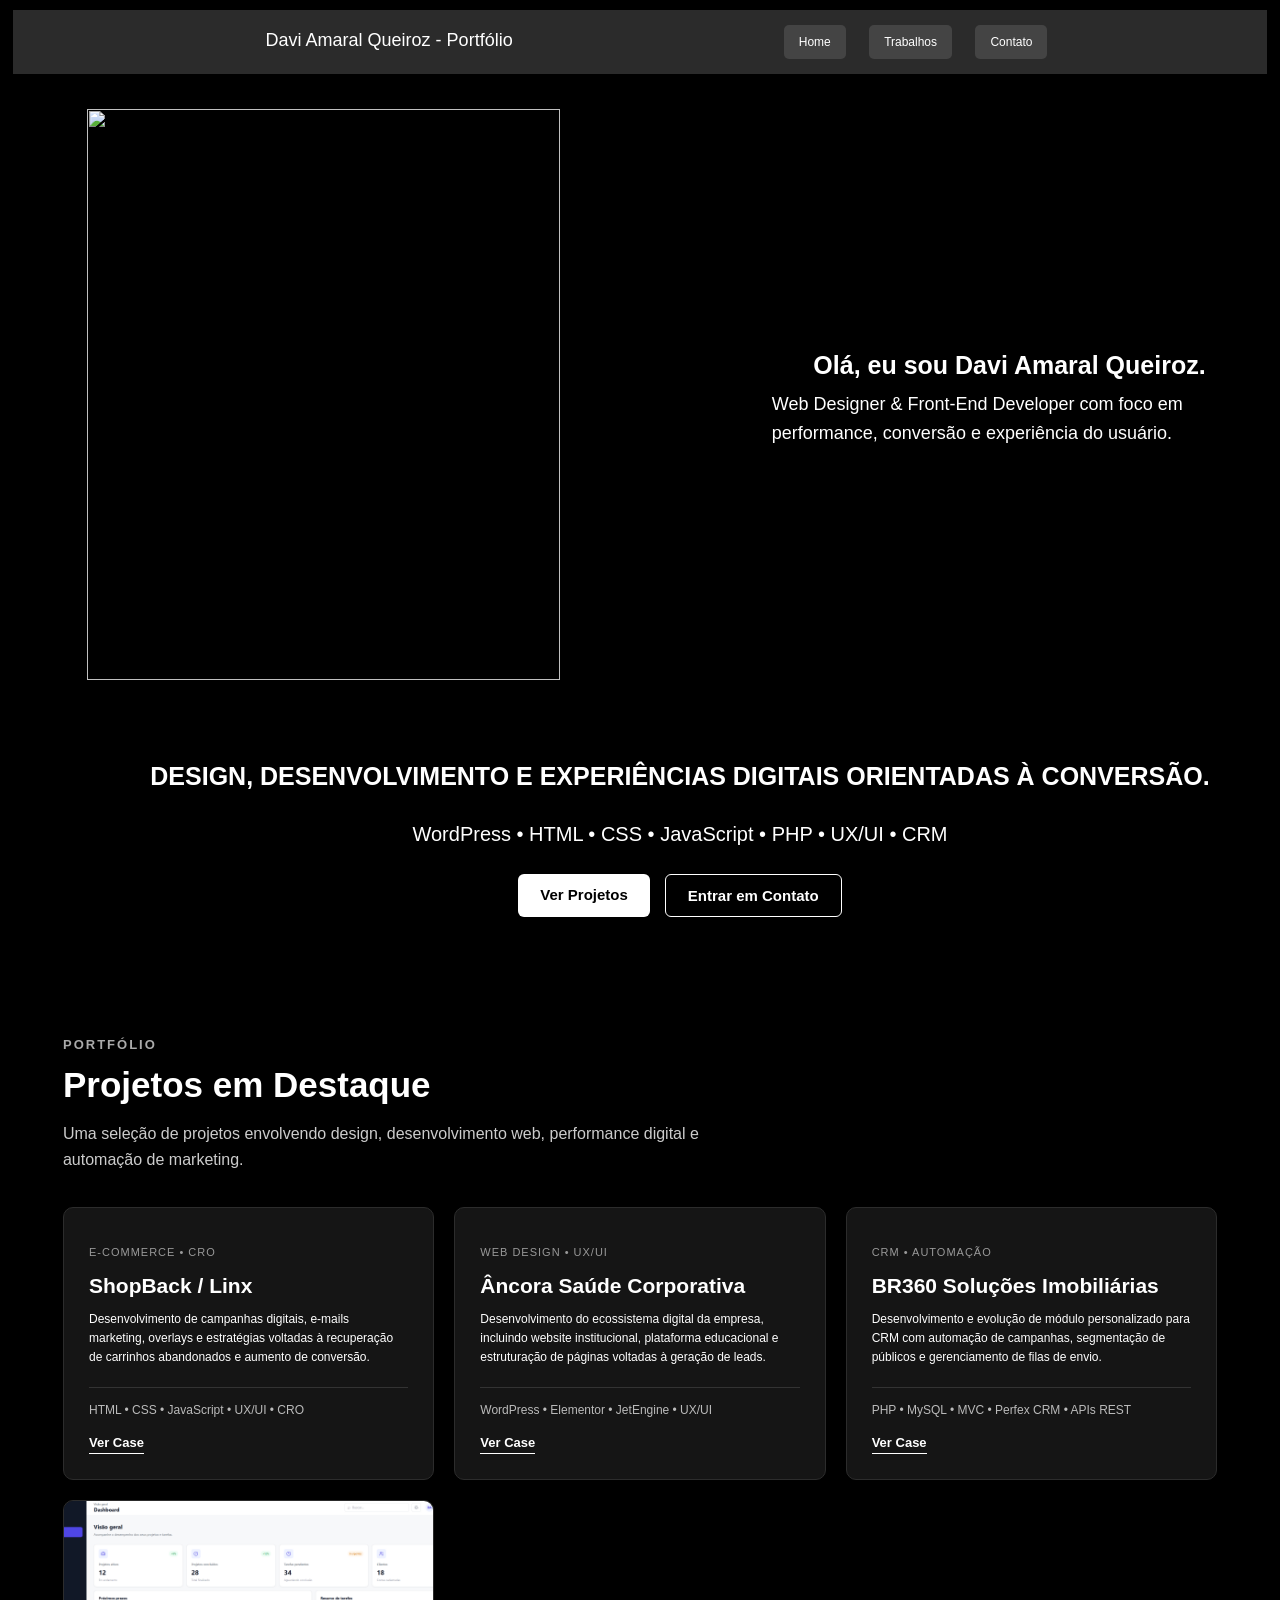
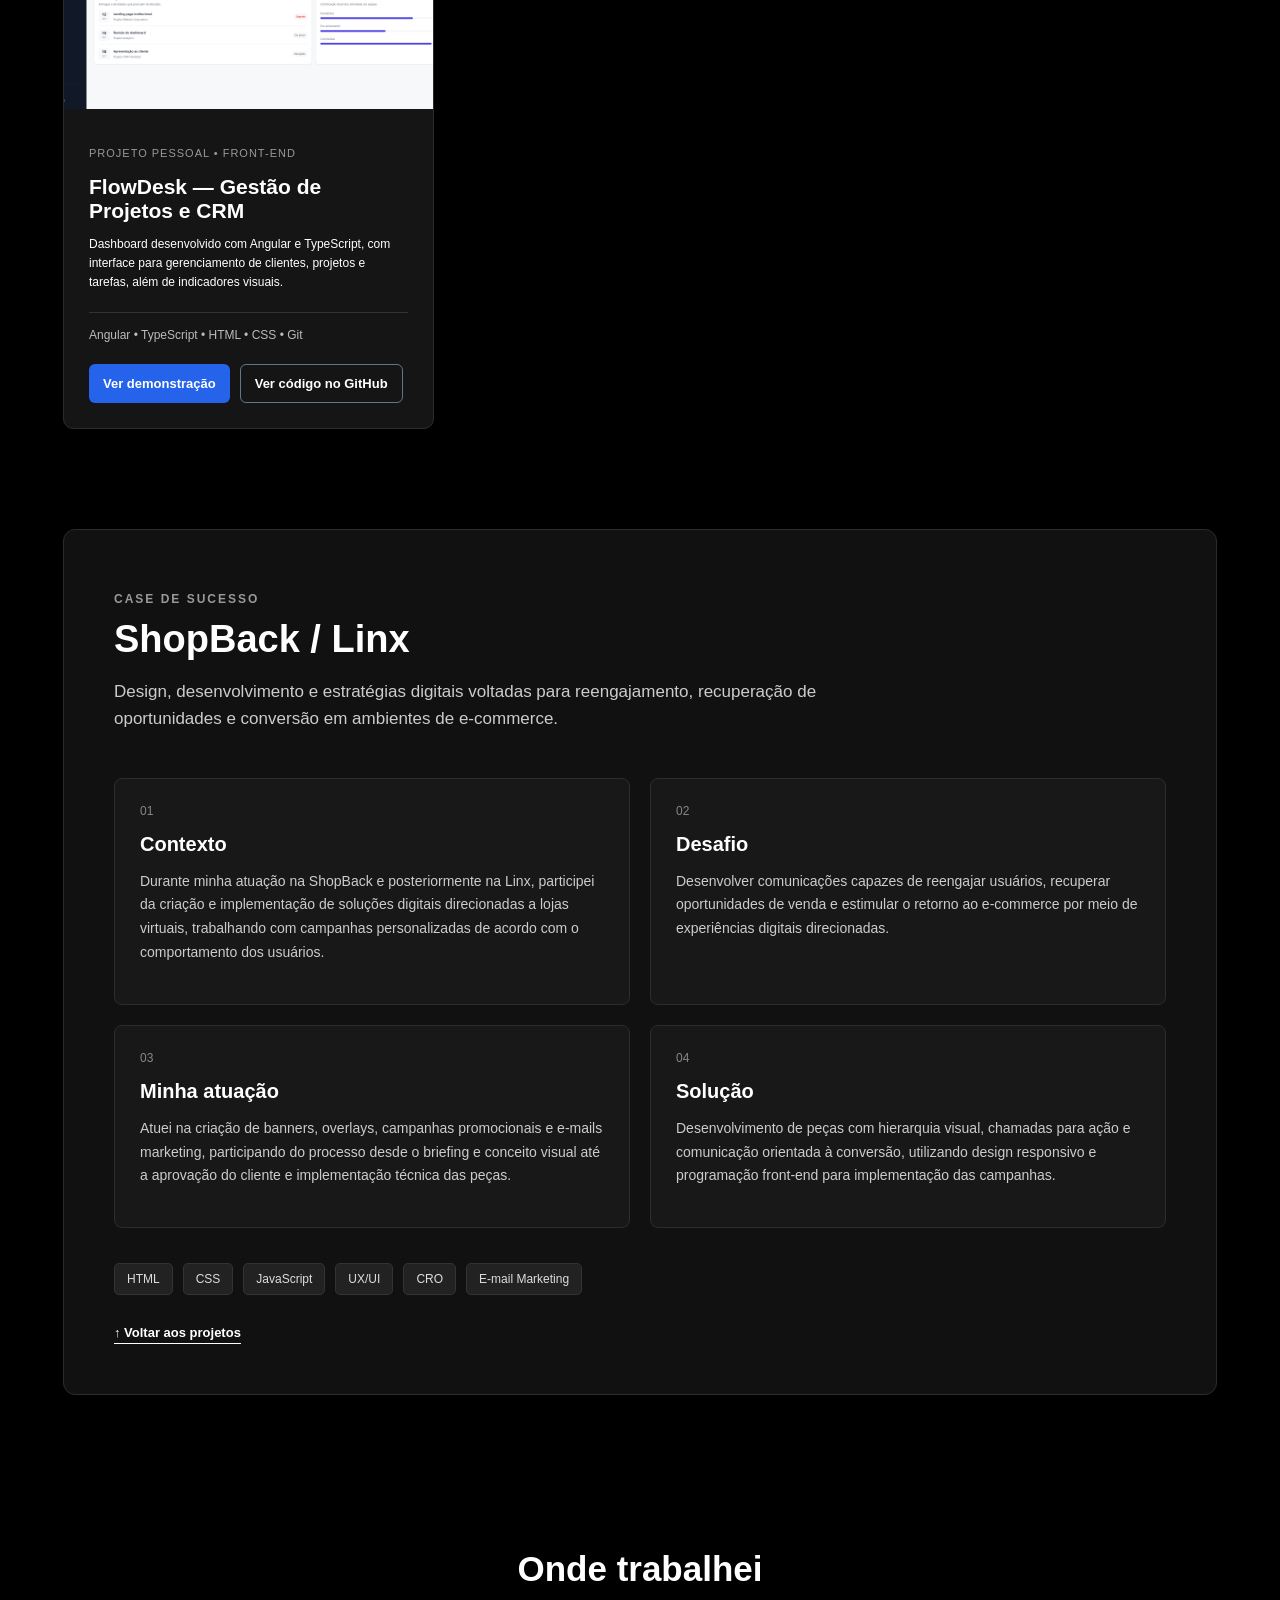
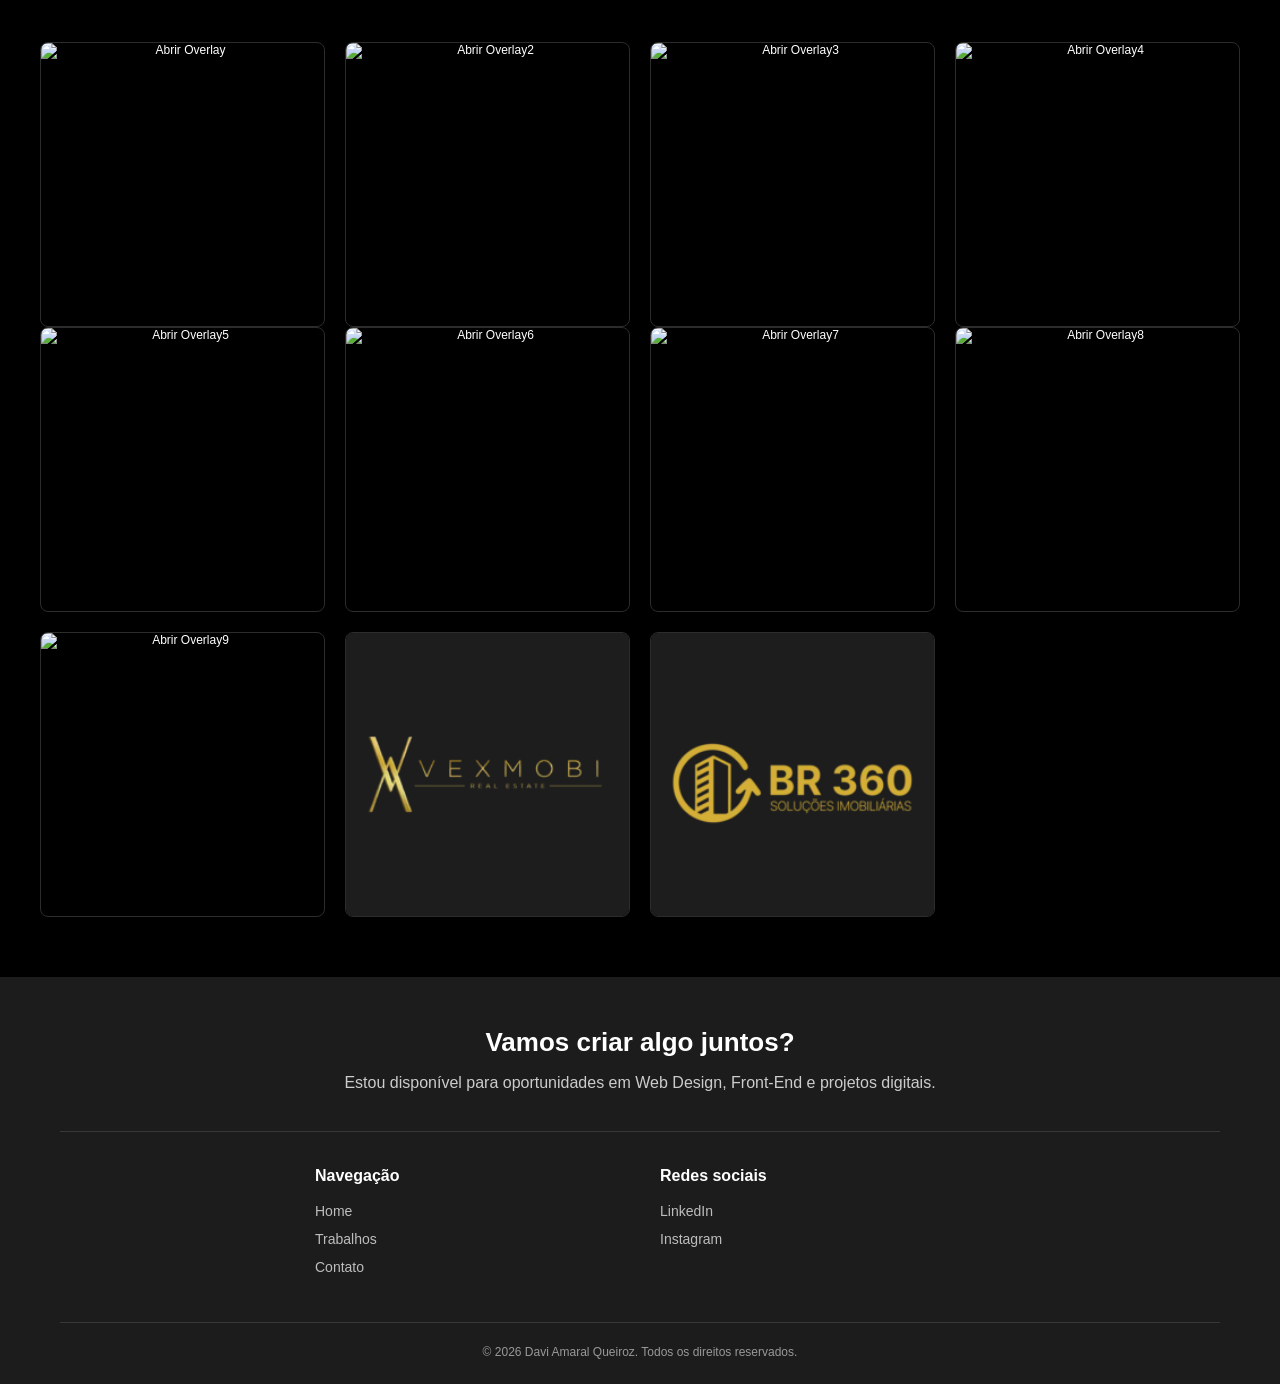
==== commit dfcca242: "fazendo melhorias melhorias para o carregamento das imagens." ====
--- a/index.html
+++ b/index.html
@@ -3,7 +3,61 @@
 <head>
     <meta charset="UTF-8">
     <meta name="viewport" content="width=device-width, initial-scale=1.0">
-    <title>Davi Amaral Queiroz Portfólio</title>
+    <meta name="description" 
+    content="Portfólio de Davi Amaral Queiroz, Web Designer e Desenvolvedor Front-End. Projetos com HTML, CSS, JavaScript, WordPress, Angular, UX/UI e desenvolvimento de sites institucionais."
+>
+    
+    <title>Davi Amaral Queiroz | Web Designer e Desenvolvedor Front-End</title>
+    <link rel="canonical" href="https://daviqueirozz2023.github.io/portfolio/index.html">
+
+    
+<!-- Open Graph: compartilhamento em redes sociais -->
+
+<meta property="og:type" content="website">
+
+<meta property="og:locale" content="pt_BR">
+
+<meta property="og:site_name" content="Portfólio | Davi Amaral Queiroz">
+
+<meta
+    property="og:title"
+    content="Davi Amaral Queiroz | Web Designer e Desenvolvedor Front-End"
+>
+
+<meta
+    property="og:description"
+    content="Conheça meus projetos em desenvolvimento web, UX/UI e interfaces digitais. Experiência com HTML, CSS, JavaScript, WordPress e Angular."
+>
+
+<meta
+    property="og:url"
+    content="https://daviqueirozz2023.github.io/portfolio/index.html"
+>
+
+
+<!-- Imagem de compartilhamento -->
+<meta
+    property="og:image"
+    content="https://daviqueirozz2023.github.io/portfolio/images/og-portfolio.png"
+>
+
+<meta
+    property="og:image:width"
+    content="1200"
+>
+
+<meta
+    property="og:image:height"
+    content="630"
+>
+
+<meta
+    property="og:image:alt"
+    content="Portfólio de Davi Amaral Queiroz — Web Designer e Desenvolvedor Front-End"
+>
+
+
+
     <link rel="stylesheet" href="styles.css">
 
 </head>
@@ -24,7 +78,8 @@
             <div class="header">
                 <div class="quem-sou-eu">
                     <div class="imagem-minha">
-                        <img src="https://daviamaralqueirozz-hash.github.io/daviamaralqueiroz.github.io/davi-carton-H571px.png" alt="">
+                        <img src="https://daviamaralqueirozz-hash.github.io/daviamaralqueiroz.github.io/davi-carton-H571px.png fetchpriority="high"
+decoding="async" width="739" height="571"" alt="">
 
                     </div>
                     <div class="espc-minha">
--- a/styles.css
+++ b/styles.css
@@ -1335,3 +1335,66 @@
         padding-right: 6px;
     }
 }
+
+
+/* =====================================
+   MENU RESPONSIVO - MOBILE
+===================================== */
+
+@media (max-width: 600px) {
+
+    .topo {
+        width: 100%;
+        box-sizing: border-box;
+        padding: 20px 12px;
+        margin: 0 auto 20px;
+    }
+
+    .descrição {
+        width: 100% !important;
+        display: block;
+        margin: 0 auto 20px;
+    }
+
+    .texto-topo {
+        max-width: 100%;
+        font-size: 18px;
+        line-height: 1.4;
+        text-align: center;
+    }
+
+    .menu {
+        display: flex !important;
+        flex-wrap: nowrap;
+        justify-content: center;
+        align-items: center;
+        gap: 8px;
+
+        width: 100%;
+        max-width: 100%;
+        padding: 0;
+        margin: 0 auto !important;
+        box-sizing: border-box;
+    }
+
+    .menu-item {
+        display: flex;
+        flex: 1 1 0;
+        min-width: 0;
+        margin: 0;
+        padding: 12px 6px;
+
+        align-items: center;
+        justify-content: center;
+
+        font-size: 14px;
+        text-align: center;
+        white-space: nowrap;
+        box-sizing: border-box;
+    }
+
+    .menu-item:focus-visible {
+        outline: 2px solid #ffffff;
+        outline-offset: 3px;
+    }
+}
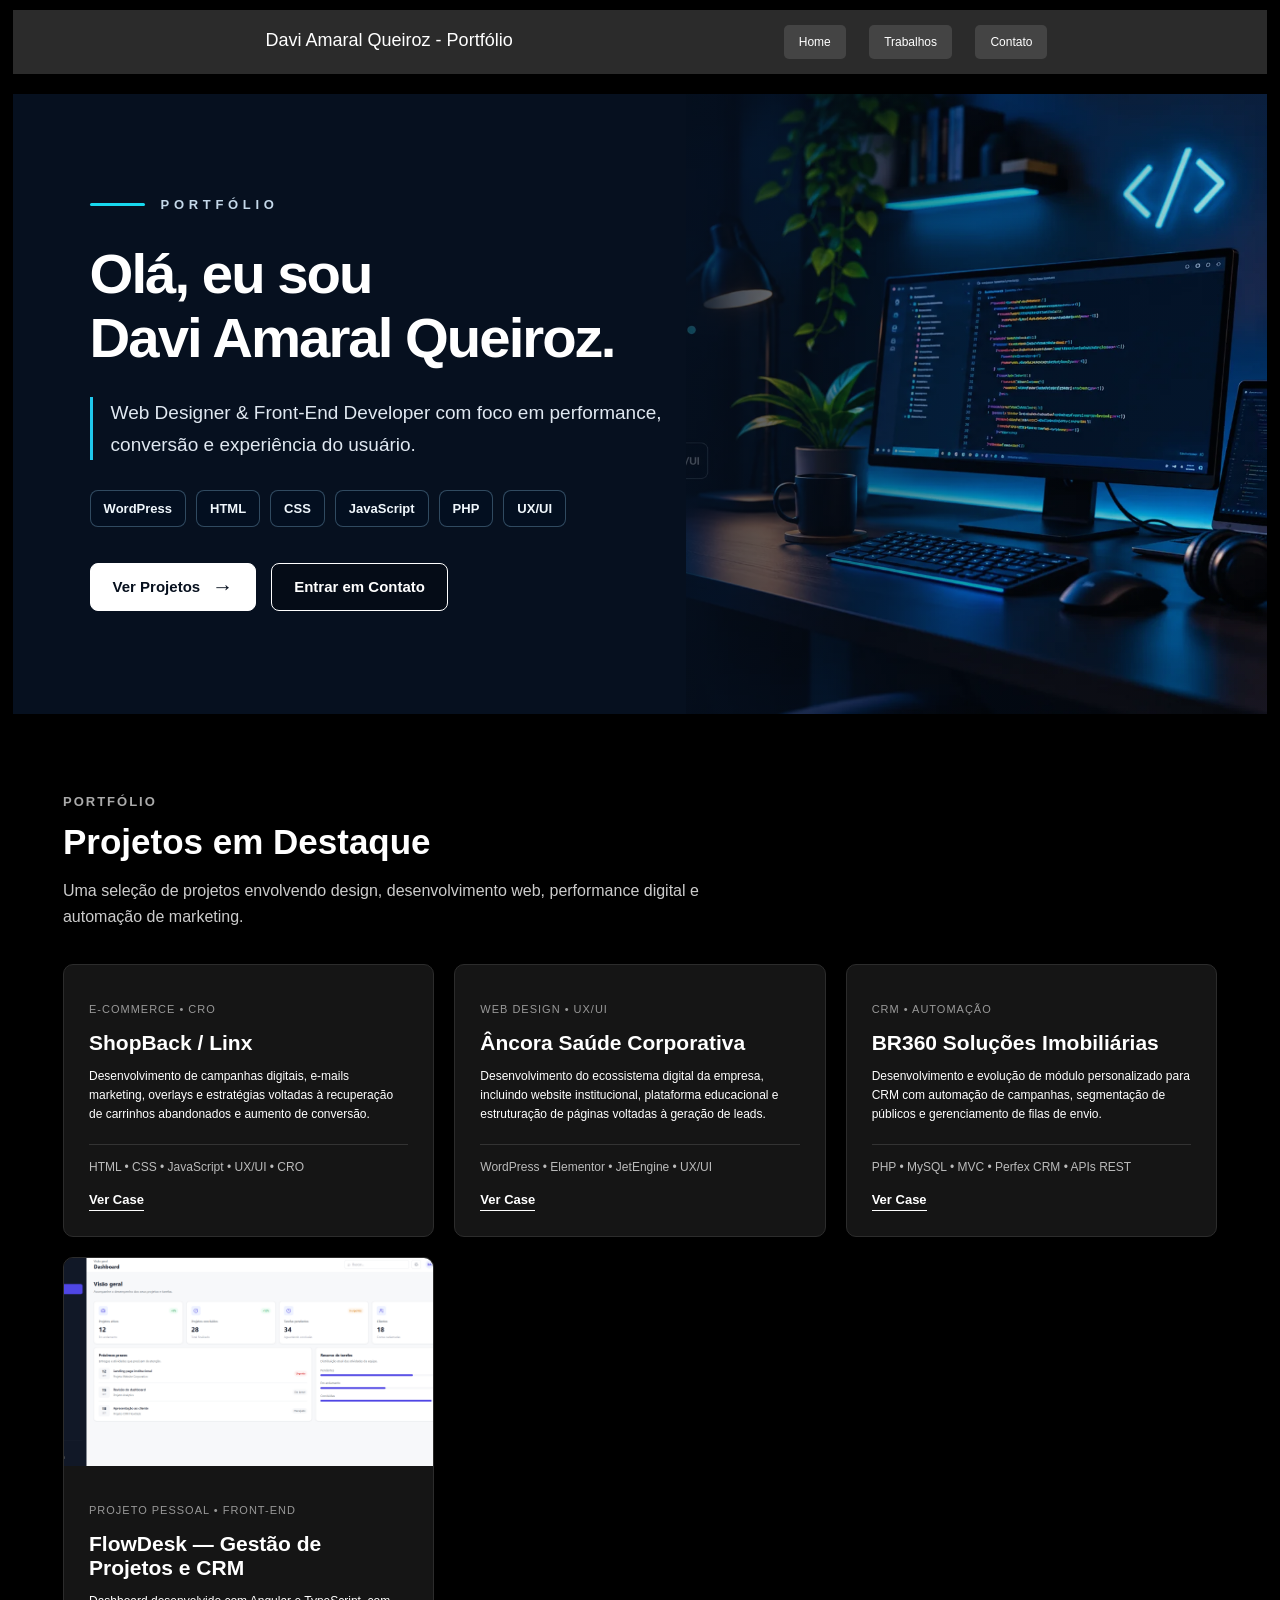
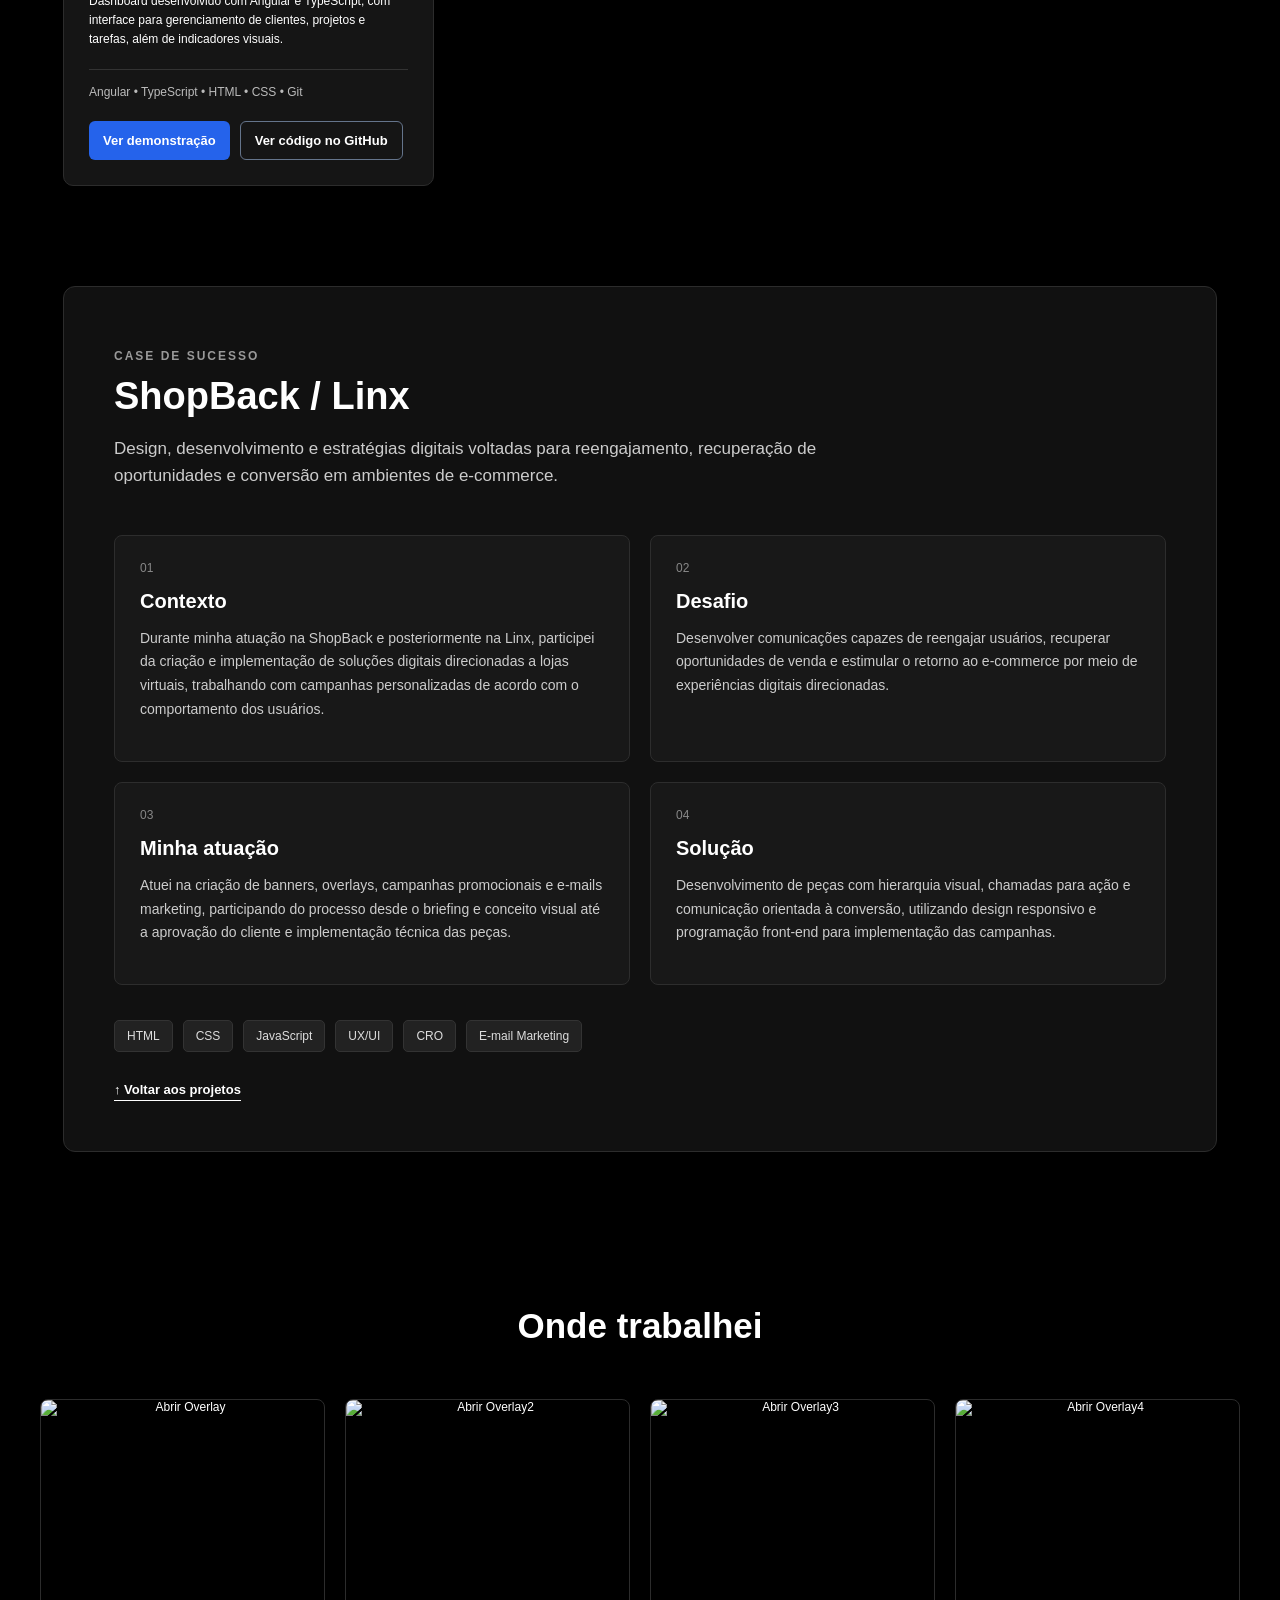
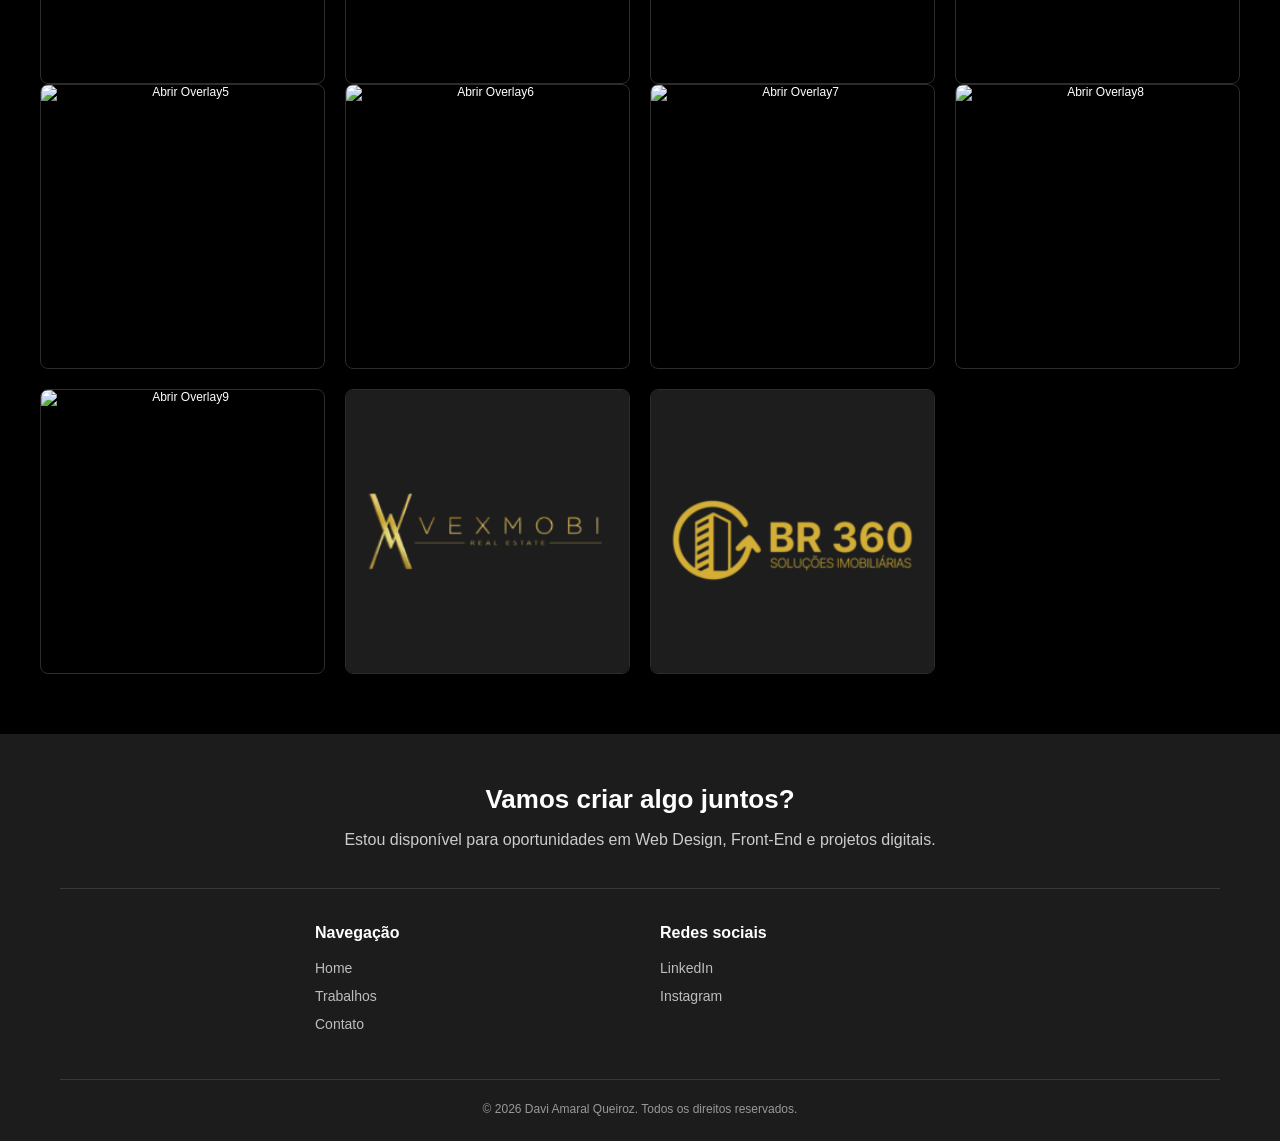
==== commit 721934f9: "Atualização html e css mudança no banner e responsividade na home." ====
--- a/index.html
+++ b/index.html
@@ -57,7 +57,7 @@
 >
 
 
-
+    
     <link rel="stylesheet" href="styles.css">
 
 </head>
@@ -71,48 +71,37 @@
             <div class="menu">
                 <a href="index.html" class="menu-item">Home</a>
                 <a href="indexTrabalhos.html" class="menu-item">Trabalhos</a>
-                <a href="Contato.html" class="menu-item" style="margin: 0 !important;">Contato</a>
+                <a href="contato.html" class="menu-item" style="margin: 0 !important;">Contato</a>
             </div>
         </div>
         <header>
             <div class="header">
-                <div class="quem-sou-eu">
-                    <div class="imagem-minha">
-                        <img src="https://daviamaralqueirozz-hash.github.io/daviamaralqueiroz.github.io/davi-carton-H571px.png fetchpriority="high"
-decoding="async" width="739" height="571"" alt="">
-
-                    </div>
-                    <div class="espc-minha">
-                        <p class="hero-nome">
-                            Olá, eu sou Davi Amaral Queiroz.
-                        </p>
-
-                        <p class="hero-descricao">
-                            Web Designer & Front-End Developer com foco em
+                <!-- Hero responsivo: texto e botões reais sobre imagem de fundo -->
+                <section class="portfolio-hero" aria-labelledby="portfolio-hero-title">
+                    <div class="portfolio-hero-conteudo">
+                        <p class="portfolio-hero-label">PORTFÓLIO</p>
+                        <h1 id="portfolio-hero-title">
+                            Olá, eu sou<br>
+                            Davi Amaral Queiroz.
+                        </h1>
+                        <p class="portfolio-hero-descricao">
+                            Web Designer &amp; Front-End Developer com foco em
                             performance, conversão e experiência do usuário.
                         </p>
+                        <ul class="portfolio-hero-tecnologias" aria-label="Tecnologias e especialidades">
+                            <li>WordPress</li>
+                            <li>HTML</li>
+                            <li>CSS</li>
+                            <li>JavaScript</li>
+                            <li>PHP</li>
+                            <li>UX/UI</li>
+                        </ul>
+                        <div class="portfolio-hero-acoes">
+                            <a class="portfolio-hero-botao portfolio-hero-botao-primario" href="#projetos-destaque">Ver Projetos <span aria-hidden="true">→</span></a>
+                            <a class="portfolio-hero-botao portfolio-hero-botao-secundario" href="contato.html">Entrar em Contato</a>
+                        </div>
                     </div>
-                </div>
-                <div class="esp-baixo-minha">
-                    <p class="hero-destaque">
-                        DESIGN, DESENVOLVIMENTO E EXPERIÊNCIAS DIGITAIS
-                        ORIENTADAS À CONVERSÃO.
-                    </p>
-
-                    <p class="hero-stack">
-                        WordPress • HTML • CSS • JavaScript • PHP • UX/UI • CRM
-                    </p>
-
-                    <div class="hero-cta">
-                        <a href="indexTrabalhos.html" class="hero-btn hero-btn-primary">
-                            Ver Projetos
-                        </a>
-
-                        <a href="contato.html" class="hero-btn hero-btn-secondary">
-                            Entrar em Contato
-                        </a>
-                    </div>
-                </div>
+                </section>
 
 <section class="projetos-destaque" id="projetos-destaque">
 
--- a/styles.css
+++ b/styles.css
@@ -1398,3 +1398,154 @@
         outline-offset: 3px;
     }
 }
+
+/* Ajuste da imagem principal do portfólio */
+.imagem-minha img {
+    display: block;
+    width: 100%;
+    height: auto;
+    object-fit: contain;
+}
+
+/* =====================================================
+   NOVO HERO — AMBIENTE DE PROGRAMAÇÃO (DESKTOP E MOBILE)
+   Imagem: hero-programacao.webp, na mesma pasta do CSS.
+   ===================================================== */
+.portfolio-hero {
+    position: relative;
+    isolation: isolate;
+    display: flex;
+    align-items: center;
+    min-height: 620px;
+    overflow: hidden;
+    box-sizing: border-box;
+    padding: 72px clamp(24px, 6vw, 85px);
+    background-color: #06101f;
+    background-image:
+        linear-gradient(90deg, #06101f 0%, #06101f 30%, rgba(6,16,31,.94) 43%, rgba(6,16,31,.32) 78%, rgba(6,16,31,.12) 100%),
+        url("hero-programacao.webp");
+    background-size: cover, auto 100%;
+    background-repeat: no-repeat;
+    background-position: center, right center;
+    color: #fff;
+}
+.portfolio-hero-conteudo {
+    position: relative;
+    z-index: 1;
+    width: 100%;
+    max-width: 670px;
+}
+.portfolio-hero-label {
+    display: flex;
+    align-items: center;
+    gap: 16px;
+    margin: 0 0 30px;
+    color: #c4d8e9;
+    font-size: 13px;
+    letter-spacing: .36em;
+    font-weight: 700;
+}
+.portfolio-hero-label::before {
+    content: "";
+    display: block;
+    width: 55px;
+    height: 3px;
+    border-radius: 4px;
+    background: #17d8ee;
+}
+.portfolio-hero h1 {
+    margin: 0;
+    font-size: clamp(35px, 4.4vw, 60px);
+    line-height: 1.13;
+    letter-spacing: -.035em;
+    font-weight: 800;
+    overflow-wrap: break-word;
+}
+.portfolio-hero h1 span { color: #40d9f5; }
+.portfolio-hero-descricao {
+    max-width: 580px;
+    margin: 28px 0 0;
+    padding-left: 18px;
+    border-left: 3px solid #20c8ed;
+    color: #e0e8f1;
+    font-size: clamp(16px, 1.5vw, 19px);
+    line-height: 1.65;
+}
+.portfolio-hero-tecnologias {
+    display: flex;
+    flex-wrap: wrap;
+    gap: 10px;
+    list-style: none;
+    margin: 30px 0 0;
+    padding: 0;
+}
+.portfolio-hero-tecnologias li {
+    padding: 10px 13px;
+    border: 1px solid rgba(153,208,243,.3);
+    border-radius: 8px;
+    background: rgba(4,17,34,.7);
+    color: #f0f7fc;
+    font-size: 13px;
+    font-weight: 700;
+}
+.portfolio-hero-acoes {
+    display: flex;
+    flex-wrap: wrap;
+    gap: 15px;
+    margin-top: 36px;
+}
+.portfolio-hero-botao {
+    display: inline-flex;
+    align-items: center;
+    justify-content: center;
+    min-height: 48px;
+    padding: 10px 22px;
+    box-sizing: border-box;
+    border: 1px solid #fff;
+    border-radius: 8px;
+    font-size: 15px;
+    font-weight: 700;
+    text-decoration: none;
+    transition: background-color .2s ease, color .2s ease, border-color .2s ease;
+}
+.portfolio-hero-botao-primario { background: #fff; color: #07101e; }
+.portfolio-hero-botao-primario:hover { background: #c9f5ff; border-color: #c9f5ff; }
+.portfolio-hero-botao-primario span { margin-left: 12px; font-size: 21px; }
+.portfolio-hero-botao-secundario { color: #fff; background: rgba(0,0,0,.25); }
+.portfolio-hero-botao-secundario:hover { background: #fff; color: #07101e; }
+.portfolio-hero-botao:focus-visible {
+    outline: 3px solid #55dcff;
+    outline-offset: 4px;
+}
+@media (max-width: 900px) {
+    .portfolio-hero {
+        min-height: 570px;
+        padding: 65px 35px;
+        background-image:
+            linear-gradient(90deg, rgba(6,16,31,.98) 0%, rgba(6,16,31,.93) 42%, rgba(6,16,31,.65) 100%),
+            url("hero-programacao.webp");
+    }
+    .portfolio-hero-conteudo { max-width: 600px; }
+}
+@media (max-width: 600px) {
+    .portfolio-hero {
+        min-height: 0;
+        padding: 65px 22px 55px;
+        background-image:
+            linear-gradient(180deg, rgba(6,16,31,.88), rgba(6,16,31,.97)),
+            url("hero-programacao.webp");
+        background-size: cover, auto 100%;
+        background-position: center, 62% center;
+    }
+    .portfolio-hero-label { font-size: 11px; letter-spacing: .25em; margin-bottom: 24px; }
+    .portfolio-hero-label::before { width: 35px; }
+    .portfolio-hero h1 { font-size: clamp(32px, 8vw, 43px); }
+    .portfolio-hero-descricao { font-size: 16px; margin-top: 23px; }
+    .portfolio-hero-tecnologias { gap: 8px; margin-top: 25px; }
+    .portfolio-hero-tecnologias li { font-size: 12px; padding: 9px 11px; }
+    .portfolio-hero-acoes { flex-direction: column; margin-top: 30px; }
+    .portfolio-hero-botao { width: 100%; }
+}
+@media (prefers-reduced-motion: reduce) {
+    .portfolio-hero-botao { transition: none; }
+}
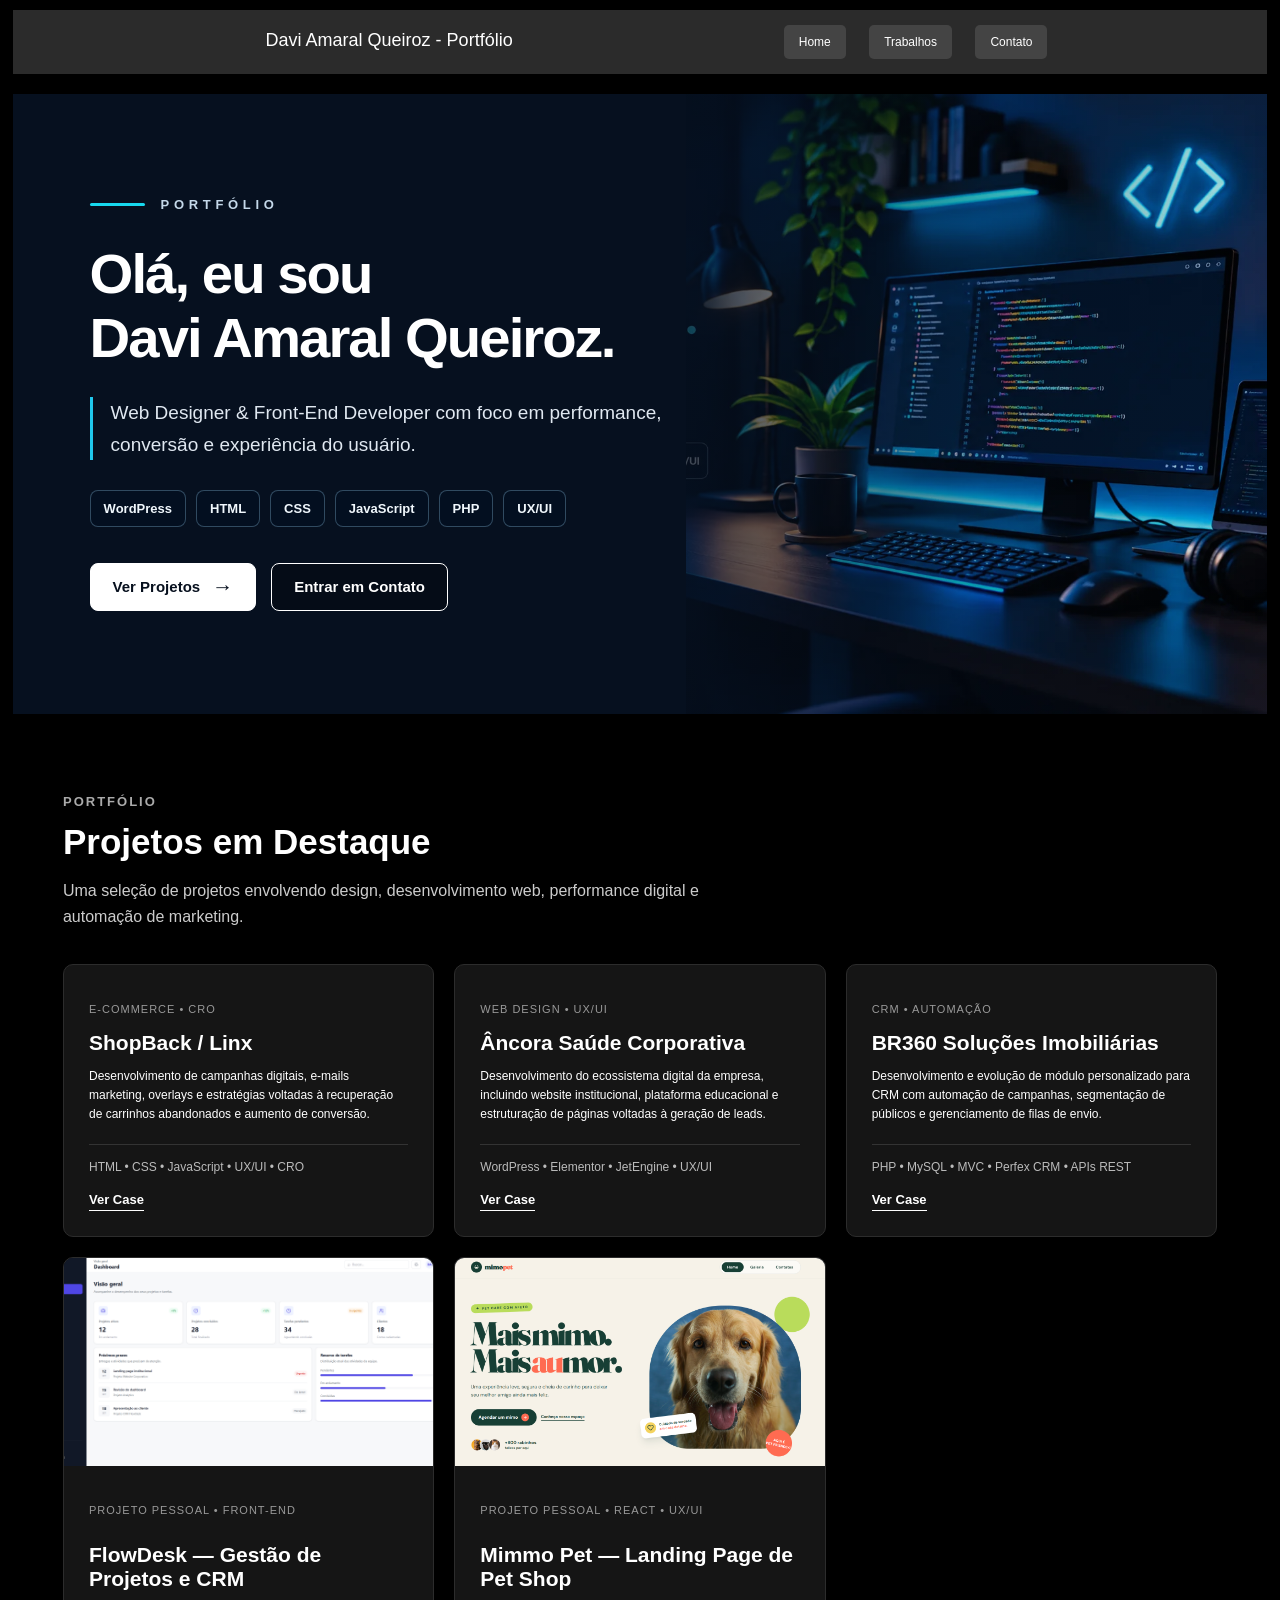
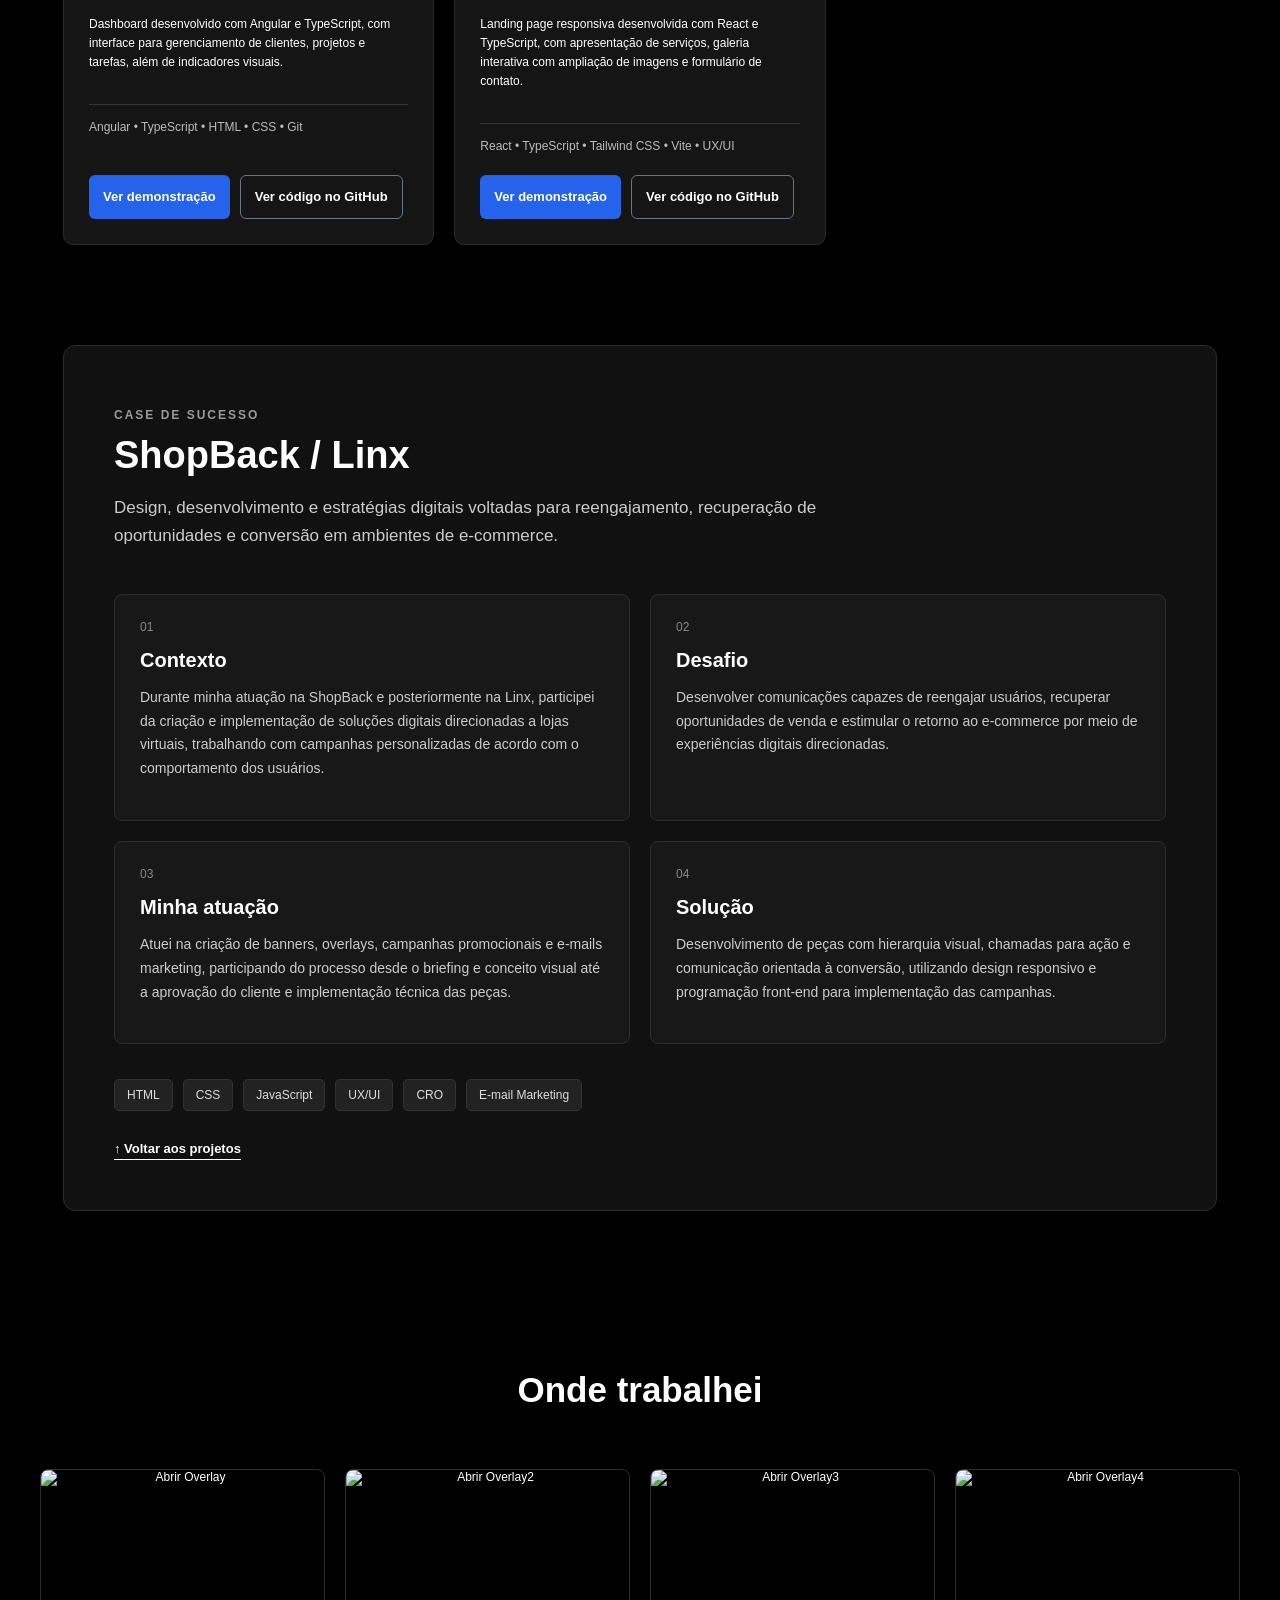
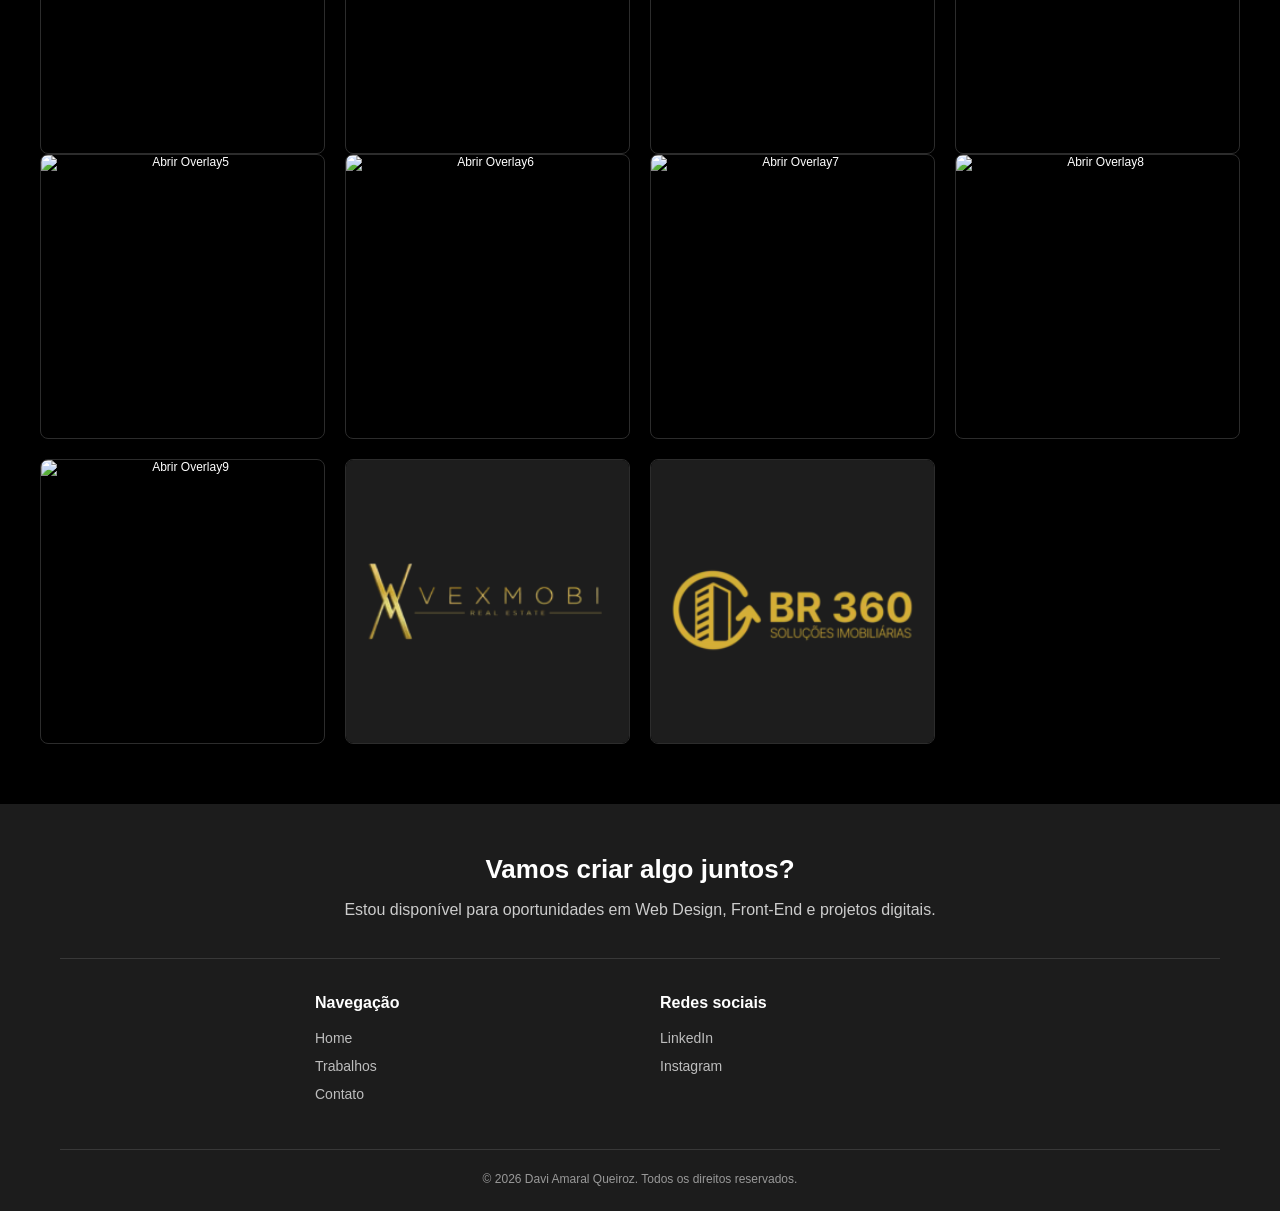
==== commit de349254: "segue atualização de portfólio Adiciona projeto Mimmo Pet ao portfolio" ====
--- a/index.html
+++ b/index.html
@@ -198,7 +198,7 @@
         <!-- Novo Card: FlowDesk -->
         
 <!-- Card: FlowDesk -->
-    <article class="projeto-card projeto-card-flowdesk">
+    <article class="projeto-card projeto-card-destaque projeto-card-flowdesk">
 
         <div class="projeto-imagem">
             <img
@@ -250,7 +250,48 @@
 
     </article>
 
-
+        <!-- Card: Mimmo Pet -->
+        <article class="projeto-card projeto-card-destaque projeto-card-mimmo">
+            <div class="projeto-imagem">
+                <img
+                    src="images/mimmo-pet-home.png"
+                    alt="Página inicial do Mimmo Pet com identidade visual verde e creme, menu e foto de um cachorro"
+                    loading="lazy"
+                    decoding="async"
+                    width="1346"
+                    height="774"
+                >
+            </div>
+
+            <div class="projeto-conteudo">
+                <p class="projeto-categoria">PROJETO PESSOAL • REACT • UX/UI</p>
+                <h3>Mimmo Pet — Landing Page de Pet Shop</h3>
+                <p>
+                    Landing page responsiva desenvolvida com React e TypeScript,
+                    com apresentação de serviços, galeria interativa com ampliação
+                    de imagens e formulário de contato.
+                </p>
+                <div class="projeto-tech">
+                    React • TypeScript • Tailwind CSS • Vite • UX/UI
+                </div>
+                <div class="projeto-acoes">
+                    <a
+                        href="https://daviqueirozz2023.github.io/mimmo-pet/"
+                        target="_blank"
+                        rel="noopener noreferrer"
+                        class="projeto-btn projeto-btn-primary"
+                        aria-label="Ver demonstração online do Mimmo Pet (abre em nova aba)"
+                    >Ver demonstração</a>
+                    <a
+                        href="https://github.com/daviqueirozz2023/mimmo-pet"
+                        target="_blank"
+                        rel="noopener noreferrer"
+                        class="projeto-btn projeto-btn-secondary"
+                        aria-label="Ver código do Mimmo Pet no GitHub (abre em nova aba)"
+                    >Ver código no GitHub</a>
+                </div>
+            </div>
+        </article>
 
     </div>
 
@@ -339,7 +380,7 @@
 </section>
 
                 <div class="ja-trabalhei">
-                    <h1>Onde trabalhei</h1>
+                    <h2>Onde trabalhei</h2>
                 </div>
                 
                 <div class="imgs-deonde-trabalhei">
--- a/styles.css
+++ b/styles.css
@@ -387,7 +387,7 @@
     
 }
 
-.ja-trabalhei h1{
+.ja-trabalhei h2{
     text-align: center;
     color: #ffffff;
     font-family: Arial, Helvetica, sans-serif;
@@ -907,22 +907,22 @@
 
 
 /* ========================================
-   CARD FLOWDESK - PORTFOLIO
+   CARDS COM IMAGEM - FLOWDESK E MIMMO PET
 ======================================== */
 
-.projeto-card-flowdesk {
+.projeto-card-destaque {
     padding: 0;
     overflow: hidden;
 }
 
-.projeto-card-flowdesk .projeto-imagem {
+.projeto-card-destaque .projeto-imagem {
     width: 100%;
     aspect-ratio: 16 / 9;
     overflow: hidden;
     background-color: #0f172a;
 }
 
-.projeto-card-flowdesk .projeto-imagem img {
+.projeto-card-destaque .projeto-imagem img {
     display: block;
     width: 100%;
     height: 100%;
@@ -934,18 +934,18 @@
     transform: scale(1.04);
 }
 
-.projeto-card-flowdesk .projeto-conteudo {
+.projeto-card-destaque .projeto-conteudo {
     padding: 25px;
 }
 
-.projeto-card-flowdesk .projeto-acoes {
+.projeto-card-destaque .projeto-acoes {
     display: flex;
     flex-wrap: wrap;
     gap: 10px;
     margin-top: 22px;
 }
 
-.projeto-card-flowdesk .projeto-btn {
+.projeto-card-destaque .projeto-btn {
     display: inline-flex;
     align-items: center;
     justify-content: center;
@@ -957,47 +957,47 @@
     transition: background-color 0.25s ease;
 }
 
-.projeto-card-flowdesk .projeto-btn-primary {
+.projeto-card-destaque .projeto-btn-primary {
     background-color: #2563eb;
     color: #ffffff;
 }
 
-.projeto-card-flowdesk .projeto-btn-primary:hover {
+.projeto-card-destaque .projeto-btn-primary:hover {
     background-color: #1d4ed8;
 }
 
-.projeto-card-flowdesk .projeto-btn-secondary {
+.projeto-card-destaque .projeto-btn-secondary {
     background-color: transparent;
     color: #ffffff;
     border: 1px solid #64748b;
 }
 
-.projeto-card-flowdesk .projeto-btn-secondary:hover {
+.projeto-card-destaque .projeto-btn-secondary:hover {
     background-color: #263247;
 }
 
-.projeto-card-flowdesk .projeto-btn:focus-visible {
+.projeto-card-destaque .projeto-btn:focus-visible {
     outline: 2px solid #93c5fd;
     outline-offset: 3px;
 }
 
 @media (max-width: 600px) {
-    .projeto-card-flowdesk .projeto-conteudo {
+    .projeto-card-destaque .projeto-conteudo {
         padding: 20px;
     }
 
-    .projeto-card-flowdesk .projeto-acoes {
+    .projeto-card-destaque .projeto-acoes {
         flex-direction: column;
     }
 
-    .projeto-card-flowdesk .projeto-btn {
+    .projeto-card-destaque .projeto-btn {
         width: 100%;
         box-sizing: border-box;
     }
 }
 
 @media (prefers-reduced-motion: reduce) {
-    .projeto-card-flowdesk .projeto-imagem img {
+    .projeto-card-destaque .projeto-imagem img {
         transition: none;
     }
 
@@ -1079,11 +1079,11 @@
         min-width: 0;
     }
 
-    .projeto-card-flowdesk .projeto-acoes {
+    .projeto-card-destaque .projeto-acoes {
         flex-direction: column;
     }
 
-    .projeto-card-flowdesk .projeto-btn {
+    .projeto-card-destaque .projeto-btn {
         width: 100%;
         box-sizing: border-box;
         text-align: center;
@@ -1549,3 +1549,63 @@
 @media (prefers-reduced-motion: reduce) {
     .portfolio-hero-botao { transition: none; }
 }
+
+
+/* =====================================
+   REFINAMENTOS DOS CARDS EM DESTAQUE
+   FlowDesk e Mimmo Pet compartilham as mesmas classes de UI.
+===================================== */
+.projeto-card-destaque {
+    display: flex;
+    flex-direction: column;
+    min-width: 0;
+}
+
+.projeto-card-destaque .projeto-conteudo {
+    display: flex;
+    flex: 1;
+    flex-direction: column;
+    min-width: 0;
+}
+
+.projeto-card-destaque .projeto-tech {
+    overflow-wrap: anywhere;
+}
+
+.projeto-card-destaque .projeto-acoes {
+    margin-top: auto;
+    padding-top: 22px;
+}
+
+.projeto-card-destaque .projeto-btn {
+    box-sizing: border-box;
+    min-height: 44px;
+    text-align: center;
+    line-height: 1.4;
+}
+
+.projeto-card-destaque .projeto-imagem img {
+    object-position: center top;
+}
+
+@media (min-width: 701px) and (max-width: 1086px) {
+    .projetos-grid {
+        grid-template-columns: repeat(2, minmax(0, 1fr));
+    }
+}
+
+@media (max-width: 700px) {
+    .projetos-grid {
+        grid-template-columns: minmax(0, 1fr);
+    }
+}
+
+@media (prefers-reduced-motion: reduce) {
+    .projeto-card,
+    .projeto-card-destaque .projeto-btn {
+        transition: none;
+    }
+    .projeto-card:hover {
+        transform: none;
+    }
+}
